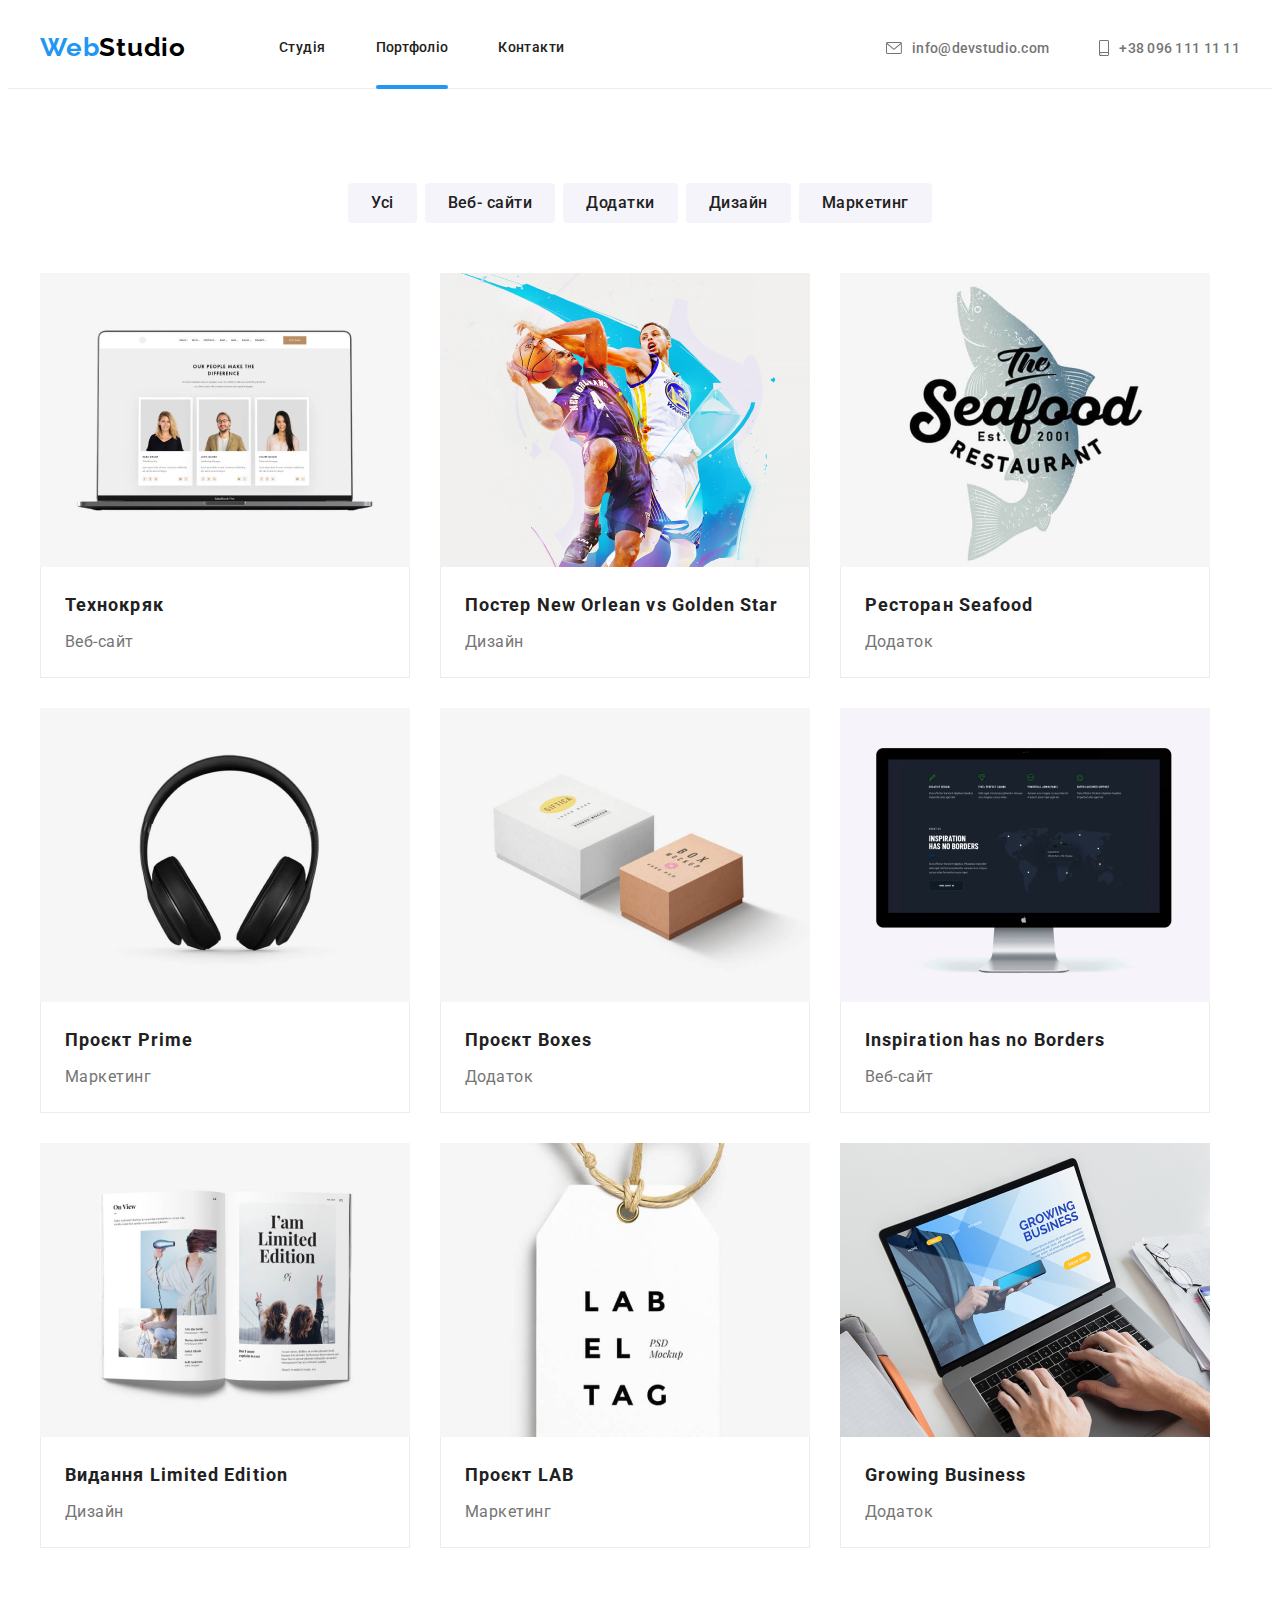
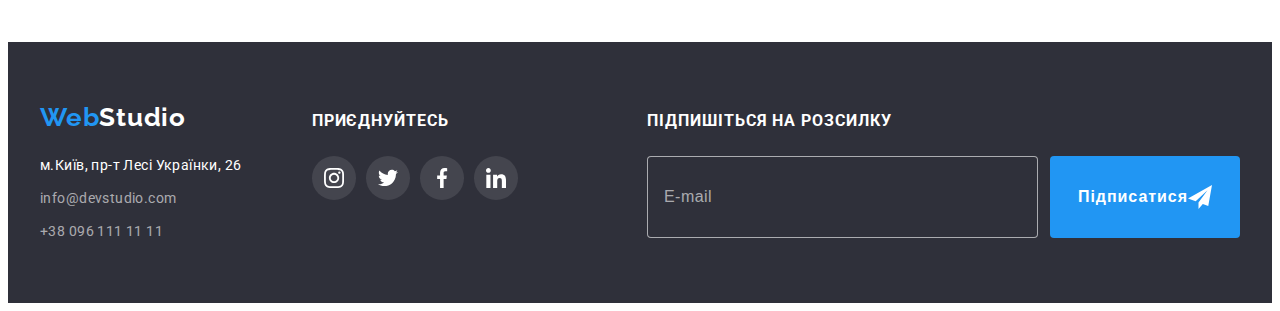
==== portfolio.html @ e8930f2f "summary required" ====
<!DOCTYPE html>
<html lang="en">
  <head>
    <meta charset="UTF-8" />
    <meta http-equiv="X-UA-Compatible" content="IE=edge" />
    <meta name="viewport" content="width=device-width, initial-scale=1.0" />
    <title>Second page</title>
<link rel="preconnect" href="https://fonts.googleapis.com">
<link rel="preconnect" href="https://fonts.gstatic.com" crossorigin>
<link href="https://fonts.googleapis.com/css2?family=Montserrat:wght@400;700&family=Raleway:wght@700&family=Roboto:wght@400;500;700;900&display=swap" rel="stylesheet">
 
<!-- normalize -->
<link rel="stylesheet" href="https://cdnjs.cloudflare.com/ajax/libs/modern-normalize/1.1.0/modern-normalize.min.css" integrity="sha512-wpPYUAdjBVSE4KJnH1VR1HeZfpl1ub8YT/NKx4PuQ5NmX2tKuGu6U/JRp5y+Y8XG2tV+wKQpNHVUX03MfMFn9Q==" crossorigin="anonymous" referrerpolicy="no-referrer" />

<link rel="stylesheet" href="./css/styles.css" />
  </head>
  <body>

    <!-- Шапка сторінки -->
    <header class="section-header">
      <div class="container header-box">
        <a class="link-header" href=""><span class="logo">Web</span>Studio</a>

      <!-- Навігація -->
      <nav class="nav">
        <ul class="nav-list">
          <li class="nav-item">
            <a class="link-n" href="index.html">Студія</a>
          </li>
          <li class="nav-item">
            <a class="link-n current" href="portfolio.html">Портфоліо</a>
          </li>
          <li class="nav-item">
            <a class="link-n" href="">Контакти</a></li>
        </ul>
      </nav>
      <ul class="list-contacts">
        <li class="contacts">
          <a class="link-mail" class="mail" href="mailto:info@devstudio.com"
            ><svg class="mail-icon" width="16" height="12">
              <use href="./Images/icons.svg#icon-envelope">                
              </use>
            </svg>info@devstudio.com</a>         
        </li>
         <li class="contacts">
          <a class="link-tel" href="tel:+380961111111"
            ><svg class="tel-icon" width="10" height="16">
              <use href="./Images/icons.svg#icon-smartphone">                
              </use>
            </svg>+38 096 111 11 11</a>
        </li>
      </ul>
    </div>      
    </header>
    
    <main>

        <!-- Секція проєкти -->

        <section class="section section-projects">  
          <div class="container">
            <h2 class="visually-hidden">фільтри</h2>         
            <ul class="buttons">
                <li><button class="c-button" type="button">Усі</button></li>
                <li><button class="c-button" type="button">Веб- сайти</button></li>
                <li><button class="c-button" type="button">Додатки</button></li>
                <li><button class="c-button" type="button">Дизайн</button></li>
                <li><button class="c-button" type="button">Маркетинг</button></li>
            </ul>                  
          
            <ul class="flex-container">
                <li class="flex-element">
                  <a class="flex-link" href="">
                  <div class="project-thumb">
                    <img class="flex-item" src="./Images/imagesbody/images portfolio/img web.jpg" alt="Технокряк" width="370"></img>
                  <div class="overlay-desc">
                    <p class="text">Ресурс пропонує комплексні пропозиції з різним рівнем функціоналу та сервісів. Все це дозволить відвідувачу отримати вичерпні відомості про компанію чи приватну особу.</p>
                  </div>
                  </div>  
                <div class="description">
                  <h3 class="pr-title">Технокряк</h3>
            <p class="subtext">Веб-сайт</p>
                </div>
                 </a>
                </li>

                <li class="flex-element">
                  <a class="flex-link" href="">
                 <div class="project-thumb">
                  <img class="flex-item" src="./Images/imagesbody/images portfolio/img design.jpg" alt="Постер" width="370"></img>
                  <div class="overlay-desc">
                    <p class="text">
                     Ресурс пропонує комплексні пропозиції з різним рівнем функціоналу та сервісів. Все це дозволить відвідувачу отримати вичерпні відомості про компанію чи приватну особу. 
                    </p>
                  </div>
                </div>                   
                <div class="description">
                  <h3 class="pr-title">Постер New Orlean vs Golden Star</h3>
            <p class="subtext">Дизайн</p>
                </div> 
                 </a>
                  </li>

                <li class="flex-element">
                  <a class="flex-link" href="">
                 <div class="project-thumb">
                  <img class="flex-item" src="./Images/imagesbody/images portfolio/img addition.jpg" alt="Ресторан Seafood" width="370"></img>
                <div class="overlay-desc">
                  <p class="text">
                     Ресурс пропонує комплексні пропозиції з різним рівнем функціоналу та сервісів. Все це дозволить відвідувачу отримати вичерпні відомості про компанію чи приватну особу. 
                    </p> 
                </div>
                </div>                   
                <div class="description">
                  <h3 class="pr-title">Ресторан Seafood</h3>
            <p class="subtext">Додаток</p>
          </div>  
          </a>        
                </li>

                <li class="flex-element">
                  <a class="flex-link" href="">
                <div class="project-thumb"><img class="flex-item" src="./Images/imagesbody/images portfolio/img progect prime.jpg" alt="Проєкт Prime" width="370"></img>
                <div class="overlay-desc">
                 <p class="text">
                     Ресурс пропонує комплексні пропозиції з різним рівнем функціоналу та сервісів. Все це дозволить відвідувачу отримати вичерпні відомості про компанію чи приватну особу. 
                    </p>  
                </div>
                </div>                    
                <div class="description">
                  <h3 class="pr-title">Проєкт Prime</h3>
            <p class="subtext">Маркетинг</p>
          </div> 
            </a>
                  </li>

                <li class="flex-element">
                  <a class="flex-link" href="">
                 <div class="project-thumb"><img class="flex-item" src="./Images/imagesbody/images portfolio/img progect boxes.jpg" alt="Проєкт Boxes" width="370"></img>
                <div class="overlay-desc">
                 <p class="text">
                     Ресурс пропонує комплексні пропозиції з різним рівнем функціоналу та сервісів. Все це дозволить відвідувачу отримати вичерпні відомості про компанію чи приватну особу. 
                    </p>   
                </div>
                </div>     
                <div class="description">
                  <h3 class="pr-title">Проєкт Boxes</h3>
            <p class="subtext">Додаток</p>
          </div> 
              </a>
                  </li>

                <li class="flex-element">
                  <a class="flex-link" href="">
                 <div class="project-thumb"><img class="flex-item" src="./Images/imagesbody/images portfolio/img web2.jpg" alt="монітор" width="370"></img>
                <div class="overlay-desc">
                 <p class="text">
                     Ресурс пропонує комплексні пропозиції з різним рівнем функціоналу та сервісів. Все це дозволить відвідувачу отримати вичерпні відомості про компанію чи приватну особу. 
                    </p>    
                </div>
                </div> 
                  
                <div class="description">
                  <h3 class="pr-title">Inspiration has no Borders</h3>
            <p class="subtext">Веб-сайт</p>
          </div>
              </a>
                  </li>

                <li class="flex-element">
                  <a class="flex-link" href="">
                  <div class="project-thumb">
                    <img class="flex-item" src="./Images/imagesbody/images portfolio/img design edition.jpg" alt="журнал" width="370"></img>
                  <div class="overlay-desc">
                   <p class="text">
                     Ресурс пропонує комплексні пропозиції з різним рівнем функціоналу та сервісів. Все це дозволить відвідувачу отримати вичерпні відомості про компанію чи приватну особу. 
                    </p>     
                  </div>
                  </div>  
                  
                <div class="description">
                  <h3 class="pr-title">Видання Limited Edition</h3>
            <p class="subtext">Дизайн</p>
          </div>
             </a>
                 </li>

                <li class="flex-element">
                  <a class="flex-link" href="">
                 <div class="project-thumb"><img class="flex-item" src="./Images/imagesbody/images portfolio/img progect lab.jpg" alt="Етикетка" width="370"></img>
                <div class="overlay-desc">
                 <p class="text">
                     Ресурс пропонує комплексні пропозиції з різним рівнем функціоналу та сервісів. Все це дозволить відвідувачу отримати вичерпні відомості про компанію чи приватну особу. 
                    </p>     
                </div>
                </div> 
                  
                <div class="description">
                  <h3 class="pr-title">Проєкт LAB</h3>
            <p class="subtext">Маркетинг</p>
          </div>
            </a>
                  </li>

                <li class="flex-element">
                  <a class="flex-link" href="">
                <div class="project-thumb"><img class="flex-item" src="./Images/imagesbody/images portfolio/img growing business.jpg" alt="лептоп" width="370"></img>
                <div class="overlay-desc">
                 <p class="text">
                     Ресурс пропонує комплексні пропозиції з різним рівнем функціоналу та сервісів. Все це дозволить відвідувачу отримати вичерпні відомості про компанію чи приватну особу. 
                    </p>      
                </div>
                </div>  
                  
                <div class="description">
                  <h3 class="pr-title">Growing Business</h3>
            <p class="subtext">Додаток</p>
          </div>
         </a>
                  </li>
            </ul>
          </div>            
        </section>

    </main>

<!--Підвал-->
    <footer class="section-footer">
      <div class="container flex-container-f">
            <div class="footer-contacts">
                <a class="footer-link" href="">
                    <span class="logo">Web</span><span class="tail">Studio</span></a>
                <address>
                    <ul class="footer-list">
                        <li class="link-footer-address"><a class="link-footer-address"
                                href="https://www.google.com/maps/place/%D0%B1%D1%83%D0%BB.+%D0%9B%D0%B5%D1%81%D0%B8+%D0%A3%D0%BA%D1%80%D0%B0%D0%B8%D0%BD%D0%BA%D0%B8,+26,+%D0%9A%D0%B8%D0%B5%D0%B2,+02000/@50.4265807,30.5383858,17z/data=!3m1!4b1!4m5!3m4!1s0x40d4cf0e033ecbe9:0x57a4dffefec77da0!8m2!3d50.4265807!4d30.5383858">м.Київ,
                                пр-т Лесі Українки, 26</a></li>
                        <li class="link-footer-item">
                            <a class="link-footer-item" href="mailto:info@devstudio.com">info@devstudio.com</a>
                        </li>
                        <li class="link-footer-item">
                            <a class="link-footer-item" href="tel:+380961111111">+38 096 111 11 11</a>
                        </li>
                    </ul>
                </address>
            </div>
      
    <div class="social">
      <p class="social-title">Приєднуйтесь</p>
      <ul class="social-list">
        <li class="social-item">
          <a class="social-link-f" href="">
            <svg class="footer-icon" width="20" height="20">
              <use href="./Images/icons.svg#icon-instagram">                
              </use> 
            </svg>
          </a>
        </li>
        <li class="social-item">
        <a class="social-link-f" href="">
            <svg class="footer-icon" width="20" height="20">
              <use href="./Images/icons.svg#icon-twitter">                
              </use> 
            </svg>
          </a>  
        </li>
        <li class="social-item">
          <a class="social-link-f" href="">
            <svg class="footer-icon" width="20" height="20">
              <use href="./Images/icons.svg#icon-facebook">                
              </use> 
            </svg>
          </a>
        </li>
        <li class="social-item">
          <a class="social-link-f" href="">
            <svg class="footer-icon" width="20" height="20">
              <use href="./Images/icons.svg#icon-linkedin">                
              </use> 
            </svg>
          </a>
        </li>
      </ul>
    </div>

    <!-- Форма підписки -->

    <div class="flex-container-subscribe">
      <strong class="mailing">Підпишіться на розсилку</strong>
    <form class="subscribe-form">
      
      
      <label class="s-label">  
      <input class="subscribe-field" type="text" placeholder="E-mail"></label>
            
      <button class="footer-btn" type="submit">
     Підписатися
        <svg class="icon-subscribe" width="24", height="24">
          <use href="./Images/icons.svg#icon-icon-send"></use></svg>
          </button>                
      </form>
    </div>
    </div>    
    </footer>

  </body>
</html>
---- css/styles.css ----
:root {
   /* Текстові кольори */
--main-txt-color: #757575;
--header-color: #212121;
--accent-color: #2196F3;
--txt-color: #FFFFFF;
--add-color: rgba(255, 255, 255, 0.6);

/* Фонові кольри */
--main-bg-color: #FFFFFF;
--section-bg-color: #2F303A;
--add-bg-color: #F5F4FA;

/* Інше */
--animation: 250ms cubic-bezier(0.4, 0, 0.2, 1);

}


/* Стилі для index.html */
body {
    color: var(--main-txt-color);
    background-color: var(--main-bg-color);
    font-family: 'Roboto';
        font-size: 14px;
        line-height: calc(24/14);    
        letter-spacing: 0.03em;
}

.section {
    padding-top: 94px;
    padding-bottom: 94px;
}

.container {
    width: 1200px;
    margin-right: auto;
    margin-left: auto;
    padding-right: 15px;
    padding-left: 15px;

}

/* Шапка */
.section-header {
border-bottom: 1px solid #ECECEC;

} 
    
    
    

.header-box {
    display: flex;
    width: 1200px;
        padding-right: 15px;
        padding-left: 15px;
        align-items: center;


}



.link-header {
    color: black;
    text-decoration: none;
    font-family: 'Raleway';
        font-weight: 700;
        font-size: 26px;
        line-height: calc(31/26);  
        letter-spacing: 0.03em;
        margin-right: 93px;
            padding-top: 24px;
            padding-bottom: 25px;
}
.logo {
    color: var(--accent-color);
    margin-top: 0;
        margin-bottom: 0;
    
}

.list {

    margin: 0;

}

ul {
    list-style: none;
    margin-top: 0;
    margin-bottom: 0;
    padding: 0;
}

img {
    display: block;
    max-width: 100%;
    height: auto;
}

/* Навігація */

.nav {
    margin-right: auto;


}

.nav-list {
    display: flex;
    gap: 50px;
     padding: 0; 
    align-items: center;
    
    

}

.nav-item {
    position: relative;
    display: block;
 
   
}
.nav .link-n {
    display: block;
    color: var(--header-color);
    font-weight: 500;
    line-height: 1.14;
    display: block;
    align-items: baseline;
    padding: 0;
     text-decoration: none;
     padding: 32px 0; 

    transition: color 250ms cubic-bezier(0.4, 0, 0.2, 1);
    


}

 .link-n:hover,
 .link-n:focus {
    color: var(--accent-color);
}

.list-contacts {
    display: flex;    
    align-items: center;    
    gap: 50px;  
}


.link-mail {
    color: var(--main-txt-color);
    text-decoration: none;
    font-weight: 500;
    line-height: calc(16/14);
    letter-spacing: 0.02em;
    padding: 32px 0;
    display: flex;
    align-items: center;
    transition: color 250ms cubic-bezier(0.4, 0, 0.2, 1);
}



.link-tel {
    color: var(--main-txt-color);
    font-weight: 500;
        line-height: calc(16/14);
        letter-spacing: 0.02em;
        text-decoration: none;
        padding: 32px 0;
        display: flex;
        text-align:center;
        transition: color 250ms cubic-bezier(0.4, 0, 0.2, 1);
        
        
}

.link-mail:hover,
.link-mail:focus,
.link-tel:hover,
.link-tel:focus {
    color: var(--accent-color);

}
.current {
    color: var(--accent-color);
    text-decoration: none;
    font-weight: 500;
    font-size: 14px;
    line-height: calc(16/14);
    letter-spacing: 0.02em;
    
}

  
 .current::after {
    content: ""; 
    position: absolute;
     width: 100%;
    height: 4px; 
    left: 0;
     border-radius: 2px; 
     border: transparent;
     background-color: var(--accent-color);    
    bottom: -1px; 
      display: block;  
}  
.mail-icon {
    fill: currentColor;
    margin-right: 10px;

}
.tel-icon {
    fill: currentColor;
    margin-right: 10px;
}

/* Hero */
.section-hero {
    max-width: 1600px;
    height: 600px;
    margin-left: auto;
    margin-right: auto;
    margin-top: 0;
    margin-bottom: 0;
    padding-top: 200px;
    padding-bottom: 200px;
    background-image: linear-gradient(to right, rgba(47, 48, 58, 0.4),
            rgba(47, 48, 58, 0.4)), url(../Images/imagesbody/img-hero.jpg);
    background-repeat: no-repeat;
    background-size: cover;
    background-position: center;
}

.hero-title {
    margin-top: 0;
    margin-bottom: 30px;
        font-weight: 900;
        font-size: 44px;
        line-height: calc(60/44);
        letter-spacing: 0.06em;
        text-transform: uppercase;
        color: var(--txt-color);
        margin-right: auto;
            margin-left: auto;
            width: 696px;
            text-align: center;
            padding: 0;
            

}

.section-hero, 
.section-footer {
    background-color: var(--section-bg-color);
    color: var(--txt-color);
}

.button {
    background-color: var(--accent-color);
    color: var(--txt-color);
    font-family: inherit;
        font-weight: 700;
        font-size: 16px;
        line-height: calc(30/16);   
        letter-spacing: 0.06em;
        cursor: pointer;
        border-radius: 4px;
        padding: 10px 32px;
        text-align: center;
        border: 1px solid transparent;
        display: block;
        margin-right: auto;
        margin-left: auto;
       
}


/* Feature */


.feature-list {
    padding: 0;
    margin: 0;
    display: flex;
    gap: 30px;
}



.feature-item :not(:nth-last-child) {
    margin-right: 30px;
}

.feature-btn {
    display: flex;
    align-items: center;
    justify-content: center;
    width: 270px;
        height: 120px;
         border: transparent; 
        border-radius: 4px;
        background-color: var(--add-bg-color);
        margin-bottom: 30px;
        
    
    
}

.features {
        font-weight: 700;
        font-size: 14px;
        line-height: calc(16/14);
        letter-spacing: 0.03em;
        text-transform: uppercase;
        color: var(--header-color);
        margin-top: 0;
        margin-bottom: 10px;
        padding: 0;
}

.title {
        font-weight: 700;
        font-size: 36px;
        line-height: calc(42/36);
        letter-spacing: 0.03em;
        color: var(--header-color);
            text-align: center;
            padding: 0;
            margin-top: 0;
                margin-bottom: 50px;

}

.subtitle {
    font-size: 14px;
    line-height: calc(24/14);
    letter-spacing: 0.03em;
    margin-top: 0;
    margin-bottom: 0;

}

/* Чим ми займаємося */

.section-work {

    padding-top: 0;
    padding-bottom: 94px;
     


}

.work-list {
    display: flex;
    gap: 30px;
    padding: 0;        
        
}

.work-item {
    position: relative;
} 
 
  .card-thumb {  
    position: absolute;
    width: 370px;
    height: 70px;
    background-color: rgba(47, 48, 58, 0.8);
    display: flex;
    align-items: center;
    justify-content: center;
    bottom: 0;
    left: 0;
    
} 

.work-image {
    position: relative;
}

.card-title {
   
        padding: 0;
        font-weight: 700;
        font-size: 14px;
        line-height: calc(16/14);
        letter-spacing: 0.03em;
        text-transform: uppercase;
        color: var(--txt-color);
       
        
} 

.card-title :nth-child(3n) {
    padding: 27px 94px;
}



/* Наша команда */
.section-about {
    background-color: var(--add-bg-color);
    margin-top: 0;
    margin-bottom: 0;
} 

.container-team {
    justify-content: space-evenly;
    
}

.team-list {
    display: flex;
    gap: 30px;
    padding: 0;
}

.team-item {
    background-color: var(--main-bg-color);
    box-shadow: 0px 1px 1px
    rgba(0, 0, 0, 0.12),
    0px 4px 4px
    rgba(0, 0, 0, 0.06),
    1px 4px 6px 
    rgba(0, 0, 0, 0.16);
  
}

.social-list {
    display: flex;
    align-items: center;
    justify-content: center;
    gap: 10px;
    
}



.social-item {
    display: inline-block;
    margin: 0;
    
    
}

.social-link {
    display: flex;
    align-items: center;
        justify-content: center;
    fill: #AFB1B8;
     width: 44px;
     height: 44px; 
    border-radius: 50%;   
     gap: 10px; 
     transition: background-color 250ms cubic-bezier(0.4, 0, 0.2, 1),
     fill 250ms cubic-bezier(0.4, 0, 0.2, 1);
    
     
    

}

.social-link:hover,
.social-link:focus {
    fill: var(--txt-color);
    background-color: var(--accent-color);

    
}



.team {
        font-weight: 500;
        font-size: 16px;
        line-height: calc(19/16);
        letter-spacing: 0.03em;
        color: var(--header-color);
        margin: 0;
        margin-bottom: 10px;
        
}



.team-text {
   
text-align: center;
 padding-top: 30px;
 padding-bottom: 30px;  

}

.team-subtitle {
    font-size: 16px;
    line-height: calc(19/16);
    letter-spacing: 0.03em;
    margin-top: 0;
         margin-bottom: 16; 
         
}



.link {
    text-decoration: none;
}


/* Постійні клієнти */

.section-clients {
   
    justify-content: center;
}

.client-title {
    
    font-weight: 700;
        font-size: 36px;
        line-height: calc(42/36);
        letter-spacing: 0.03em;
        color: var(--header-color);
        text-align: center;
        padding: 0;
        margin: 0;
        margin-bottom: 50px;
}

.client-list {
  display: flex;
  gap: 30px;
  margin-left: auto;
  margin-right: auto;
}

.client-link {
    display: flex;
    align-items: center;
    justify-content: center;
   fill: #AFB1B8;
    width: 170px;
    height: 92px;
    border: 1px solid #afb1b8;
    transition: border-color 250ms cubic-bezier(0.4, 0, 0.2, 1), 
    fill 250ms cubic-bezier(0.4, 0, 0.2, 1);
    
}

 .client-link:hover,
.client-link:focus {
    fill: var(--accent-color);
    border: 1px solid var(--accent-color);;
} 





/* Підвал */
.section-footer {
    margin-top: 0;
        margin-bottom: 0;
        padding-top: 60px;
            padding-bottom: 60px;
}

.flex-container-f {
    display: flex;
    align-items: baseline;
        
    
}



.footer-list {
    
    margin-left: 0;
    padding: 0;
}


.footer-link {
    font-family: 'Raleway';
        font-weight: 700;
        font-size: 26px;
        line-height: calc(31/26);       
        letter-spacing: 0.03em;
        color: var(--txt-color);
        text-decoration: none;
        margin-top: 20px;

        transition: color 250ms cubic-bezier(0.4, 0, 0.2, 1);
           
}

address {
    font-style: normal;
    margin-top: 20px;

}

.paragraph {
    padding: 0;
    margin: 0;
    margin-bottom: 9px;
}



.link-footer:hover,
.link-footer:focus {
    color: var(--accent-color);
    text-decoration: none;
}



.link-footer {
    display: block;
    color: var(--add-color);
    text-decoration: none;
    font-size: 14px;
    line-height: calc(24/14);

    transition: color 500ms cubic-bezier(0.4, 0, 0.2, 1);

}
.link-footer-address {
    text-decoration: none;
    color: var(--txt-color);
    margin-bottom: 9px;
    transition: color 500ms cubic-bezier(0.4, 0, 0.2, 1);

}
.link-footer-address:hover,
.link-footer-address:focus {
    color: var(--accent-color);
    text-decoration: none;
}

 .link-footer-item {
    color: var(--add-color);
    text-decoration: none;
    font-size: 14px;
    line-height: calc(24/14);
    margin-bottom: 9px;
    transition: color 500ms cubic-bezier(0.4, 0, 0.2, 1);
}

.link-footer-item:hover,
.link-footer-item:focus {
    color: var(--accent-color);
    text-decoration: none;
}

.link-footer-item:last-child {
    margin-bottom: 0px;
}

.social {
    margin-left: 70px;
    
}

.social-title {
    font-weight: 700;
        font-size: 16px;
        line-height: calc(30/16);
        letter-spacing: 0.06em;
    text-transform: uppercase;
    margin: 0;
    margin-bottom: 20px;
}
  
.social-link-f {
    display: flex;
    align-items: center;
    justify-content: center;
    width: 44px;
    height: 44px;
    background-color: rgba(255, 255, 255, 0.1);
    border-radius: 50%;
    display: flex;
    fill: var(--txt-color);
    transition: background-color 250ms cubic-bezier(0.4, 0, 0.2, 1);    
     
}


.social-link-f:hover,
.social-link-f:focus {
    background-color: var(--accent-color);


}

/* Форма підписки */



.flex-container-subscribe {
      

    margin-left: auto; 
}

.subscribe-form {
    display: flex;
}

.mailing {
 display: block;
    margin: 0;
    margin-bottom: 20px;
    font-weight: 700;
    font-size: 16px;
    line-height: calc(30/16);
    letter-spacing: 00.06em;
    text-transform: uppercase;
}
    
    
    

.subscribe-field {
    
    display: block;
    width: 358px;
    height: 50px;
    padding: 15px;
    padding-left: 16px;

    font-weight: 400;
        font-size: 16px;
        line-height: calc(20/16);
        letter-spacing: 0.03em;
    background-color: var(--section-bg-color);
    border: 1px solid rgba(255, 255, 255, 0.6);
    border-radius: 4px;
    color: rgba(255, 255, 255, 0.6);

    transition: border-color 250ms cubic-bezier(0.4, 0, 0.2, 1);
} 

.subscribe-field::placeholder  {
    
    top: 15px;
    left:16px;

    font-weight: 400;
    font-size: 16px;
    line-height: calc(20/16);
    letter-spacing: 0.03em;
    color: rgba(255, 255, 255, 0.6);
}

.subscribe-field:hover,
.subscribe-field:focus {
    border-color: white;
}

.footer-btn {
    
   display: flex;
   align-items: center;
    margin: 0;
   
    margin-left: 12px; 
     padding-top: 10px; 
    padding-bottom: 10px;
    padding-left: 28px;
    padding-right: 28px;
    cursor: pointer;

    
        
        font-weight: 700;
        font-size: 16px;
        line-height: calc(30/16);
        letter-spacing: 0.06em;
    
    background-color: var(--accent-color);
    color: var(--txt-color);
    border: none;
    border-radius: 4px;

justify-content: center;
    transition: border-color 250ms cubic-bezier(0.4, 0, 0.2, 1) 200ms;
 
}

.footer-btn:hover,
.footer-btn:focus {
    border-color: white;
}




.icon-subscribe {
   
    padding: 0;   
    
    fill: var(--txt-color)
    
}







/* Модальне вікно */
 
.backdrop.is-hidden {
    visibility: hidden;
    opacity: 0;
    pointer-events: none;
}

.backdrop {
    position: fixed;
    top: 0;
    left: 0;
    width: 100%;
    height: 100%;
    background-color: rgba(0, 0, 0, 0.5);
    opacity: 1;
    visibility: visible;
    transition: opacity 250ms cubic-bezier(0.4, 0, 0.2, 1),
        visibility 250ms cubic-bezier(0.4, 0, 0.2, 1);
}

.modal {
    position: absolute;
    width: 528px;
    height: 581px;
    top: 50%;
    left: 50%;
    padding: 40px 39px 41px;
    transform: translate(-50%, -50%);
    background-color: #FFFFFF;
    border-radius: 4px;
    box-shadow: 1px 0px 2px rgba(0, 0, 0, 0.2),
        1px 0px 1px rgba(0, 0, 0, 0.14),
        3px 0px 1px rgba(0, 0, 0, 0.12);
}



.modal-btn {
    position: absolute;
     width: 30px;
    height: 30px;
    border-radius: 50%; 
    top: 8px;
    right: 8px;
    cursor: pointer;
    fill: var(--header-color);
     background-color: var(--main-bg-color); 
    border: 1px solid rgba(0, 0, 0, 0.1);

    transition: border-color 250ms cubic-bezier(0.4, 0, 0.2, 1) 250ms,
    color 250ms cubic-bezier(0.4, 0, 0.2, 1) 250ms;
}

.modal-btn:hover,
.modal-btn:focus {
    fill: var(--accent-color);
    border-color: var(--accent-color);
}

/* Форма модалки */

.form-title {
    display: block;
    text-align: center;
font-weight: 700;
font-size: 20px;
line-height: 23.44px;
letter-spacing: 0.03em;
margin: 0;
margin-bottom: 12px;

color: var(--header-color);
}

.form-group {
    margin: 0 auto;
    padding: 0;
   display: block;  

}

.label {
    display: block;
    align-items: center;
    justify-content: center;
    font-weight: 400;
    font-size: 12px;
    line-height: 14px;
    letter-spacing: 0.01em;
    margin: 0;
    margin-bottom: 4px;

    color: rgba(117, 117, 117, 1);
}

.f-group {
    position: relative;
    margin-bottom: 12px;
   
}

.field {

    width: 100%;
    height: 40px;
    border: 1px solid rgba(33, 33, 33, 0.2);
    border-radius: 4px;
    
    padding-left: 42px;
    margin: 0; 
        


    transition: border-color 250ms cubic-bezier(0.4, 0, 0.2, 1) 250ms;

}

.field:hover,
.field:focus {

    border-color: var(--accent-color);
}

.field:focus-within + .f-icon {
    fill: var(--accent-color);
    stroke: var(--accent-color);
}

.f-icon {
   position: absolute; 
    width: 15px;
        height: 15px;
   top: 14px;
   left: 15px;
   
   


transition: background-color 250ms cubic-bezier(0.4, 0, 0.2, 1) 250ms;    
    
} 

.f-icon:hover {
    fill: var(--accent-color);
}




.t-label {
    margin: 0;
    margin-bottom: 4px;
    padding: 0;
    font-weight: 400;
        font-size: 12px;
        line-height: 14.06px;
        letter-spacing: 0.01em;
        color: rgba(117, 117, 117, 1);
}

.comment {
    width: 100%;
    height: 120px;
    resize: none;
    padding: 12px 16px;
    margin-bottom: -12px;
    border: 1.5px solid rgba(33, 33, 33, 0.2);
    border-radius: 4px;
    border-color: rgba(33, 33, 33, 0.2);
    color: rgba(117, 117, 117, 0.5);

    transition: border-color 250ms cubic-bezier(0.4, 0, 0.2, 1) 250ms;
}

.comment::placeholder {
    font-weight: 400;
    font-size: 12px;
    line-height: 14.06px;
    letter-spacing: 0.01em;
    color: rgba(117, 117, 117, 0.5);
}

.comment:hover,
.comment:focus {
    border-color: var(--accent-color);
}



/* Checkbox */

.check-input {
     position: absolute;
        width: 1px;
        height: 1px;
        margin: -1px;
        border: 0;
        padding: 0;
        white-space: nowrap;
        clip-path: inset(100%);
        clip: rect(0 0 0 0);
        overflow: hidden;  
}

.check-input:checked + .icon-check {
    border-color: var(--accent-color);
    background-color: var(--accent-color);
    background-image: url('../Images/checked.svg');

    
}

.check-input:unchecked + .icon-check {
    border-color: transparent;
    background-color: transparent;
    background-image: url('../Images/unchecked.svg');

    
}

.check-label {
    display: flex;
    margin-top: 20px;
}


.icon-check {
     display: inline-flex;
    width: 16px;
        height: 15px;
    margin-left: 10px;
    margin-bottom: -12px;
   background-image: url('../Images/unchecked.svg');
        
    
}





.check-text {
    
    margin: 0;
    
    margin-left: 9px;
    display: flex;
    user-select: none;
}



.form-link {
    display: block;
    margin-left: 4px;
    font-weight: 400;
    font-size: 14px;
    line-height: calc(24/14);
    letter-spacing: 0.03em;

    color: rgba(117, 117, 117, 1);

    transition: color 250ms cubic-bezier(0.4, 0, 0.2, 1) 250ms;
}

.form-link:hover,
.form-link:focus {
    color: rgba(33, 150, 243, 1)
}

.btn-form {
    display: block;
    padding-top: 10px;
    padding-right: 52px; 
    padding-bottom: 10px;
    padding-left: 52px;
    margin-right: auto;
    margin-top: 22px;
    margin-left: auto;
    background-color: var(--accent-color);
        color: var(--txt-color);
        cursor: pointer;
        border: none;
        border-radius: 4px;

        transition: box-shadow 250ms cubic-bezier(0.4, 0, 0.2, 1) 250ms;
}

.btn-form:hover,
.btn-form:focus {
    box-shadow: 0px 1px 1px rgba(0, 0, 0, 0.12),
        0px 4px 4px rgba(0, 0, 0, 0.06),
        1px 4px 6px rgba(0, 0, 0, 0.16);;
}

.btn-t {
    font-weight: 700;
    font-size: 16px;
    line-height: calc(30/16);
    letter-spacing: 0.06em;
}










/* Стилі для portfolio.html */
 .visually-hidden {
    position: absolute;
    width: 1px;
    height: 1px;
    margin: -1px;
    border: 0;
    padding: 0;
    white-space: nowrap;
    clip-path: inset(100%);
    clip: rect(0 0 0 0);
    overflow: hidden;
} 



.buttons {
    display: flex;
    margin-bottom: 50px;
    justify-content: center;
    padding: 0;    
    gap: 8px;
    

}
.buttons .c-buttons:last-child {
    margin-right: 0px;
}

.c-button {

    background-color: var(--add-bg-color);
    color: var(--header-color);
    font-family: inherit;
    font-weight: 500;
    font-size: 16px;
    line-height: calc(26/16);
    letter-spacing: 0.03em;
    cursor: pointer;
    border-radius: 4px;
    padding: 6px 22px;
    text-align: center;
    border: 1px solid transparent;

    transition-property: background-color, color, box-shadow;
        transition-duration: 250ms;
        transition-timing-function: cubic-bezier(0.4, 0, 0.2, 1);

}


.c-button:hover,
.c-button:focus {
    box-shadow: 0px 1px 1px rgba(0, 0, 0, 0.12),
        0px 4px 4px rgba(0, 0, 0, 0.06),
        1px 4px 6px rgba(0, 0, 0, 0.16);

     
}

.c-button:hover,
.c-button:focus {
    background-color: var(--accent-color);
    color: var(--txt-color);
}

.flex-container {
    display: flex;
    flex-wrap: wrap;
    gap: 30px;
    padding-left: 0;  
      
}

.flex-element {
    width: 370px; 

   
       

}

.flex-element:nth-child(3n) {
    margin-right: 0px;
}

.flex-element:nth-last-child(-n+3) {
    margin-bottom: 0;
}

       
        


.flex-link:hover .overlay-desc,
.flex-link:focus .overlay-desc {
    transform: translateY(0);
 

}



.flex-item {
    margin: 0;
    
}




.description {
   
border: 1px solid #ECECEC;
border-top: none;
padding: 20px 24px;

}



.flex-link {
    display: block;
    text-decoration: none;
    color: var(--main-txt-color);

    transition: box-shadow 250ms cubic-bezier(0.4, 0, 0.2, 1);

}

.flex-link:hover, 
.flex-link:focus {
    box-shadow: 0px 1px 1px rgba(0, 0, 0, 0.12),
            0px 4px 4px rgba(0, 0, 0, 0.06),
            1px 4px 6px rgba(0, 0, 0, 0.16);

    
} 

.project-thumb {
    position: relative;
    overflow: hidden;

}

.overlay-desc {
    position: absolute;
    top: 0;
    left: 0;
    background-color: rgba(33, 150, 243, 0.9);
    width: 100%;
    height: 100%;
    padding: 63px 24px;

    transform: translateY(101%);
    transition: transform 250ms cubic-bezier(0.4, 0, 0.2, 1);

    

}



.text {
    font-weight: 400;
    font-size: 18px;
    line-height: calc(28/18);
    letter-spacing: 00.03em;
    color: var(--txt-color);
}

.pr-title {
    color: var(--header-color);
    font-weight: 700;
    font-size: 18px;
    line-height: calc(36/18);
    letter-spacing: 0.06em;
    margin: 0;
    margin-bottom: 4px;
    padding: 0;
}

.subtext {
    font-size: 16px;
    line-height: calc(30/16);
    letter-spacing: 0.03em;
    padding: 0;
    margin: 0;
    
   
}
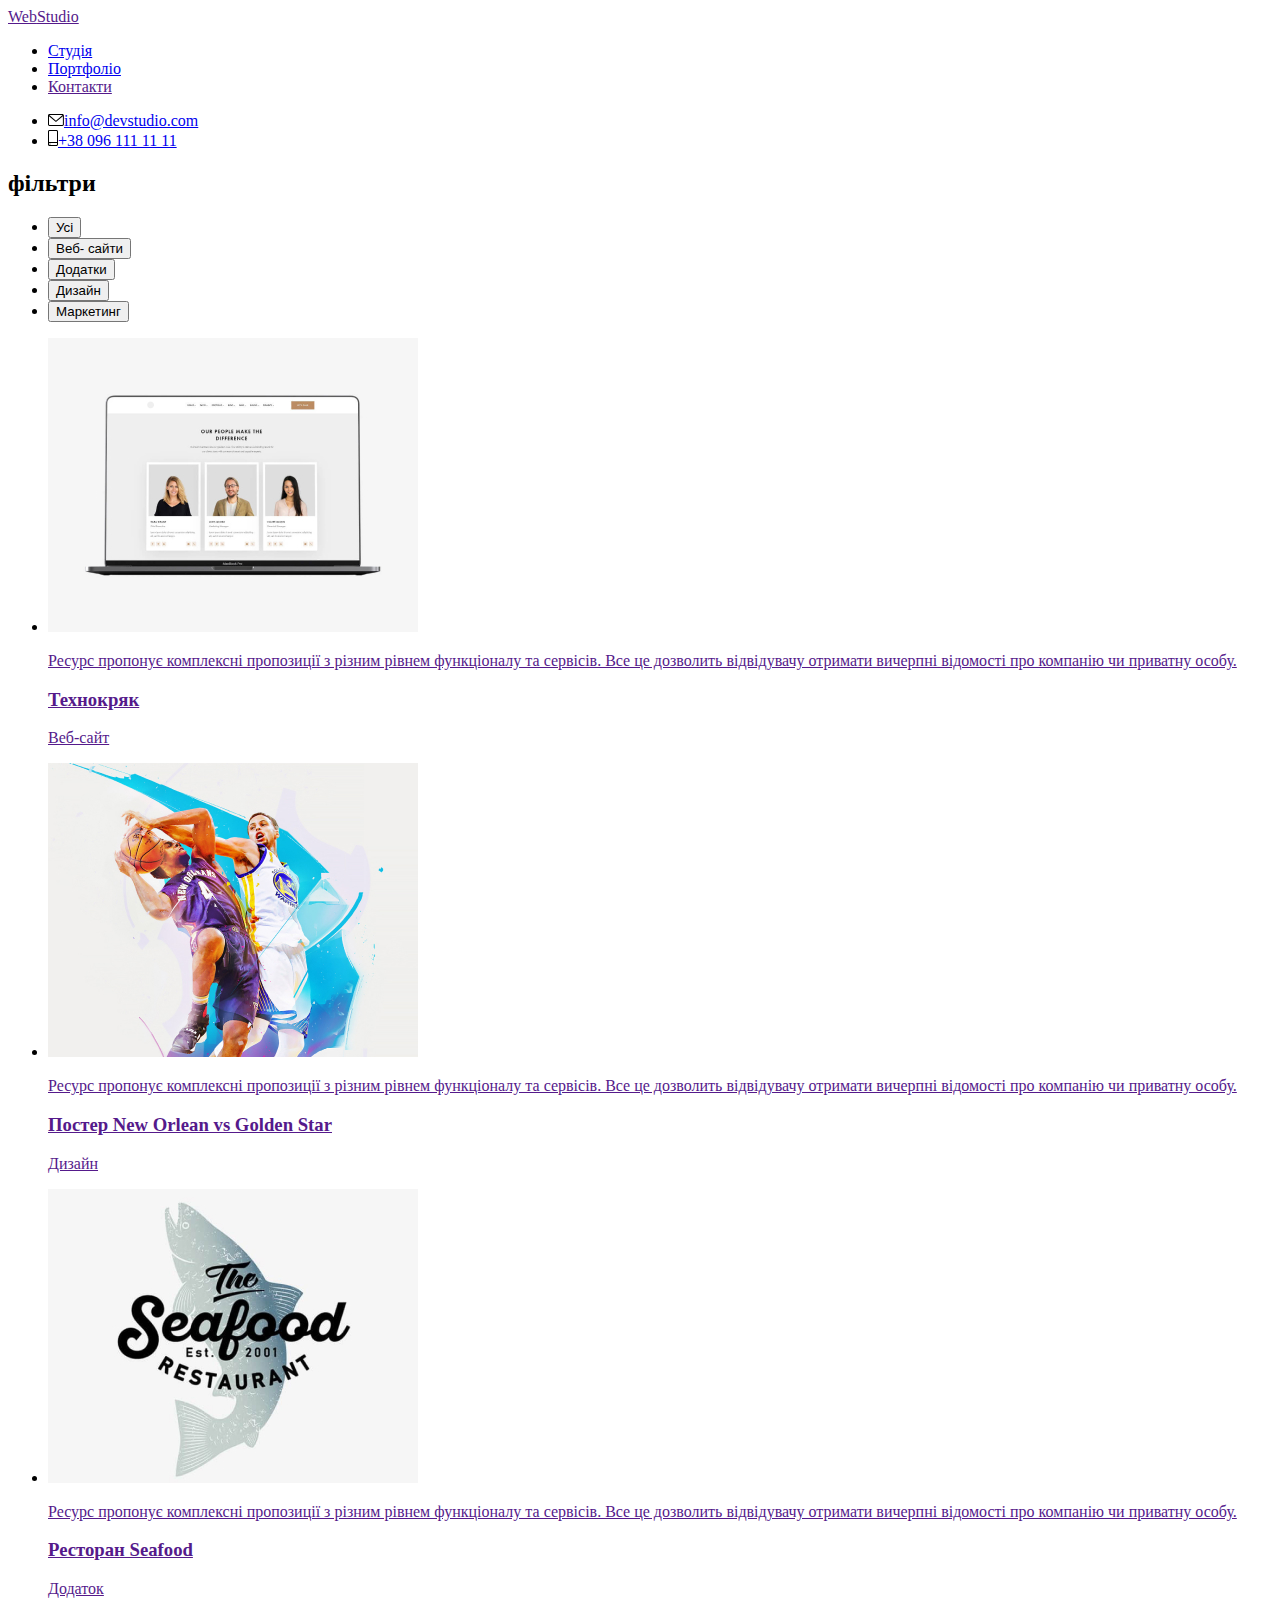
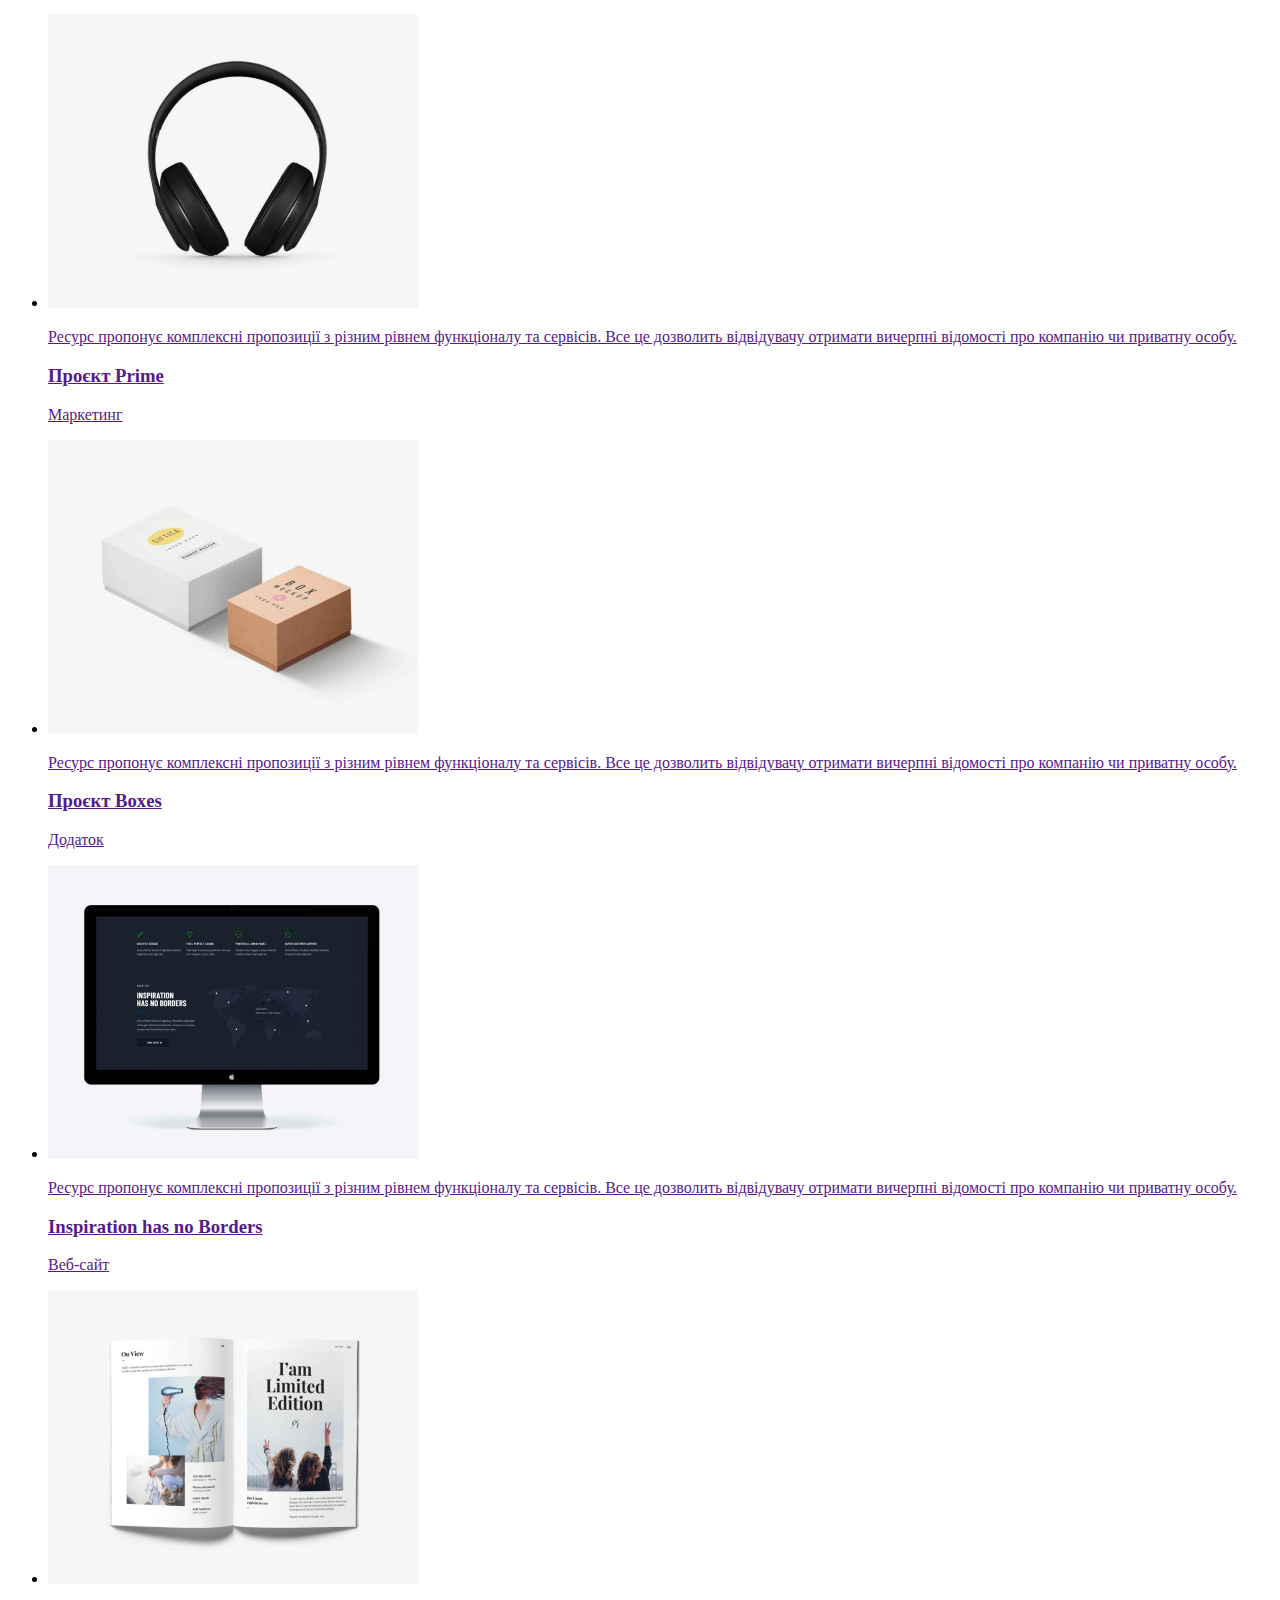
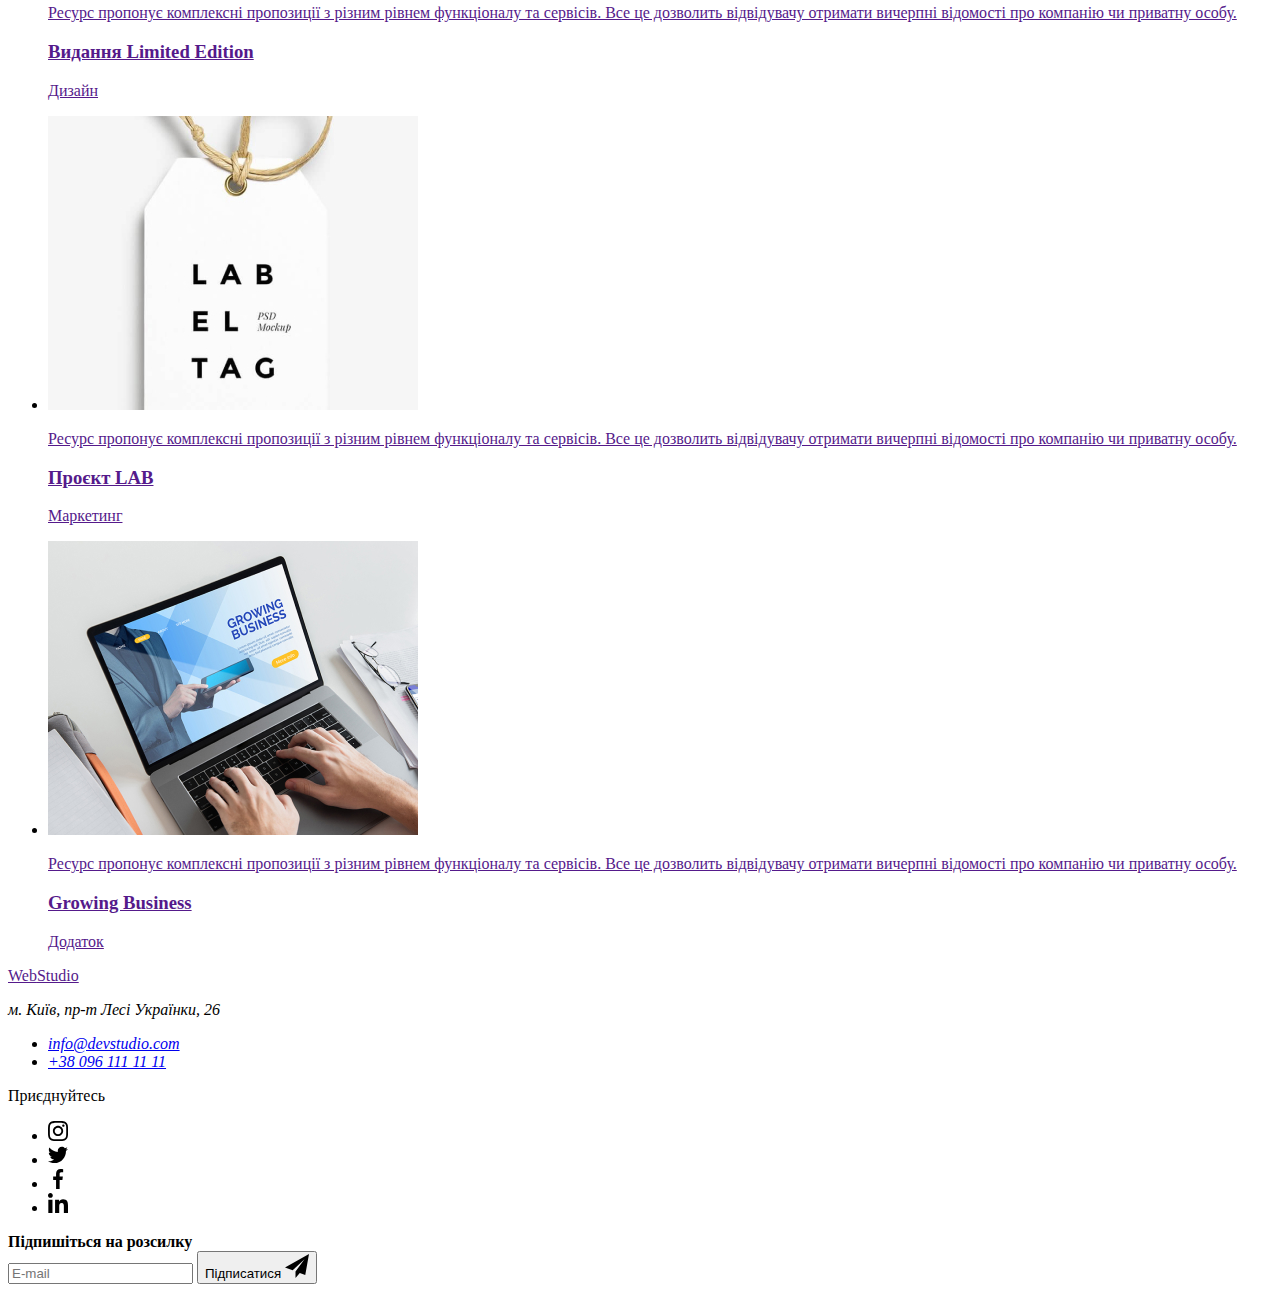
==== commit 122aa3fd: "summary required" ====
--- a/portfolio.html
+++ b/portfolio.html
@@ -1,307 +1,329 @@
 <!DOCTYPE html>
 <html lang="en">
-  <head>
-    <meta charset="UTF-8" />
-    <meta http-equiv="X-UA-Compatible" content="IE=edge" />
-    <meta name="viewport" content="width=device-width, initial-scale=1.0" />
-    <title>Second page</title>
-<link rel="preconnect" href="https://fonts.googleapis.com">
-<link rel="preconnect" href="https://fonts.gstatic.com" crossorigin>
-<link href="https://fonts.googleapis.com/css2?family=Montserrat:wght@400;700&family=Raleway:wght@700&family=Roboto:wght@400;500;700;900&display=swap" rel="stylesheet">
- 
-<!-- normalize -->
-<link rel="stylesheet" href="https://cdnjs.cloudflare.com/ajax/libs/modern-normalize/1.1.0/modern-normalize.min.css" integrity="sha512-wpPYUAdjBVSE4KJnH1VR1HeZfpl1ub8YT/NKx4PuQ5NmX2tKuGu6U/JRp5y+Y8XG2tV+wKQpNHVUX03MfMFn9Q==" crossorigin="anonymous" referrerpolicy="no-referrer" />
-
-<link rel="stylesheet" href="./css/styles.css" />
-  </head>
-  <body>
-
-    <!-- Шапка сторінки -->
-    <header class="section-header">
-      <div class="container header-box">
-        <a class="link-header" href=""><span class="logo">Web</span>Studio</a>
+
+<head>
+  <meta charset="UTF-8" />
+  <meta http-equiv="X-UA-Compatible" content="IE=edge" />
+  <meta name="viewport" content="width=device-width, initial-scale=1.0" />
+  <title>Second page</title>
+  <link rel="preconnect" href="https://fonts.googleapis.com">
+  <link rel="preconnect" href="https://fonts.gstatic.com" crossorigin>
+  <link
+    href="https://fonts.googleapis.com/css2?family=Montserrat:wght@400;700&family=Raleway:wght@700&family=Roboto:wght@400;500;700;900&display=swap"
+    rel="stylesheet">
+
+  <!-- normalize -->
+  <link rel="stylesheet" href="https://cdnjs.cloudflare.com/ajax/libs/modern-normalize/1.1.0/modern-normalize.min.css"
+    integrity="sha512-wpPYUAdjBVSE4KJnH1VR1HeZfpl1ub8YT/NKx4PuQ5NmX2tKuGu6U/JRp5y+Y8XG2tV+wKQpNHVUX03MfMFn9Q=="
+    crossorigin="anonymous" referrerpolicy="no-referrer" />
+
+  <link rel="stylesheet" href="./css/main.min.css">
+
+
+</head>
+
+<body>
+
+  <!-- Шапка сторінки -->
+  <header class="header">
+    <div class="container header-box">
+      <a class=" link link-header" href=""><span class="logo">Web</span>Studio</a>
 
       <!-- Навігація -->
       <nav class="nav">
         <ul class="nav-list">
           <li class="nav-item">
-            <a class="link-n" href="index.html">Студія</a>
+            <a class="link link-n" href="index.html">Студія</a>
           </li>
           <li class="nav-item">
-            <a class="link-n current" href="portfolio.html">Портфоліо</a>
+            <a class="link link-n current" href="portfolio.html">Портфоліо</a>
           </li>
           <li class="nav-item">
-            <a class="link-n" href="">Контакти</a></li>
+            <a class="link link-n" href="">Контакти</a>
+          </li>
         </ul>
       </nav>
       <ul class="list-contacts">
         <li class="contacts">
-          <a class="link-mail" class="mail" href="mailto:info@devstudio.com"
-            ><svg class="mail-icon" width="16" height="12">
-              <use href="./Images/icons.svg#icon-envelope">                
+          <a class="link link-mail" class="mail" href="mailto:info@devstudio.com"><svg class="mail-icon" width="16"
+              height="12">
+              <use href="./Images/icons.svg#icon-envelope">
               </use>
-            </svg>info@devstudio.com</a>         
+            </svg>info@devstudio.com</a>
         </li>
-         <li class="contacts">
-          <a class="link-tel" href="tel:+380961111111"
-            ><svg class="tel-icon" width="10" height="16">
-              <use href="./Images/icons.svg#icon-smartphone">                
+        <li class="contacts">
+          <a class="link link-tel" href="tel:+380961111111"><svg class="tel-icon" width="10" height="16">
+              <use href="./Images/icons.svg#icon-smartphone">
               </use>
             </svg>+38 096 111 11 11</a>
         </li>
       </ul>
-    </div>      
-    </header>
-    
-    <main>
-
-        <!-- Секція проєкти -->
-
-        <section class="section section-projects">  
-          <div class="container">
-            <h2 class="visually-hidden">фільтри</h2>         
-            <ul class="buttons">
-                <li><button class="c-button" type="button">Усі</button></li>
-                <li><button class="c-button" type="button">Веб- сайти</button></li>
-                <li><button class="c-button" type="button">Додатки</button></li>
-                <li><button class="c-button" type="button">Дизайн</button></li>
-                <li><button class="c-button" type="button">Маркетинг</button></li>
-            </ul>                  
-          
-            <ul class="flex-container">
-                <li class="flex-element">
-                  <a class="flex-link" href="">
-                  <div class="project-thumb">
-                    <img class="flex-item" src="./Images/imagesbody/images portfolio/img web.jpg" alt="Технокряк" width="370"></img>
-                  <div class="overlay-desc">
-                    <p class="text">Ресурс пропонує комплексні пропозиції з різним рівнем функціоналу та сервісів. Все це дозволить відвідувачу отримати вичерпні відомості про компанію чи приватну особу.</p>
-                  </div>
-                  </div>  
-                <div class="description">
-                  <h3 class="pr-title">Технокряк</h3>
-            <p class="subtext">Веб-сайт</p>
-                </div>
-                 </a>
-                </li>
-
-                <li class="flex-element">
-                  <a class="flex-link" href="">
-                 <div class="project-thumb">
-                  <img class="flex-item" src="./Images/imagesbody/images portfolio/img design.jpg" alt="Постер" width="370"></img>
-                  <div class="overlay-desc">
-                    <p class="text">
-                     Ресурс пропонує комплексні пропозиції з різним рівнем функціоналу та сервісів. Все це дозволить відвідувачу отримати вичерпні відомості про компанію чи приватну особу. 
-                    </p>
-                  </div>
-                </div>                   
-                <div class="description">
-                  <h3 class="pr-title">Постер New Orlean vs Golden Star</h3>
-            <p class="subtext">Дизайн</p>
-                </div> 
-                 </a>
-                  </li>
-
-                <li class="flex-element">
-                  <a class="flex-link" href="">
-                 <div class="project-thumb">
-                  <img class="flex-item" src="./Images/imagesbody/images portfolio/img addition.jpg" alt="Ресторан Seafood" width="370"></img>
-                <div class="overlay-desc">
-                  <p class="text">
-                     Ресурс пропонує комплексні пропозиції з різним рівнем функціоналу та сервісів. Все це дозволить відвідувачу отримати вичерпні відомості про компанію чи приватну особу. 
-                    </p> 
-                </div>
-                </div>                   
-                <div class="description">
-                  <h3 class="pr-title">Ресторан Seafood</h3>
-            <p class="subtext">Додаток</p>
-          </div>  
-          </a>        
-                </li>
-
-                <li class="flex-element">
-                  <a class="flex-link" href="">
-                <div class="project-thumb"><img class="flex-item" src="./Images/imagesbody/images portfolio/img progect prime.jpg" alt="Проєкт Prime" width="370"></img>
-                <div class="overlay-desc">
-                 <p class="text">
-                     Ресурс пропонує комплексні пропозиції з різним рівнем функціоналу та сервісів. Все це дозволить відвідувачу отримати вичерпні відомості про компанію чи приватну особу. 
-                    </p>  
-                </div>
-                </div>                    
-                <div class="description">
-                  <h3 class="pr-title">Проєкт Prime</h3>
-            <p class="subtext">Маркетинг</p>
-          </div> 
-            </a>
-                  </li>
-
-                <li class="flex-element">
-                  <a class="flex-link" href="">
-                 <div class="project-thumb"><img class="flex-item" src="./Images/imagesbody/images portfolio/img progect boxes.jpg" alt="Проєкт Boxes" width="370"></img>
-                <div class="overlay-desc">
-                 <p class="text">
-                     Ресурс пропонує комплексні пропозиції з різним рівнем функціоналу та сервісів. Все це дозволить відвідувачу отримати вичерпні відомості про компанію чи приватну особу. 
-                    </p>   
-                </div>
-                </div>     
-                <div class="description">
-                  <h3 class="pr-title">Проєкт Boxes</h3>
-            <p class="subtext">Додаток</p>
-          </div> 
-              </a>
-                  </li>
-
-                <li class="flex-element">
-                  <a class="flex-link" href="">
-                 <div class="project-thumb"><img class="flex-item" src="./Images/imagesbody/images portfolio/img web2.jpg" alt="монітор" width="370"></img>
-                <div class="overlay-desc">
-                 <p class="text">
-                     Ресурс пропонує комплексні пропозиції з різним рівнем функціоналу та сервісів. Все це дозволить відвідувачу отримати вичерпні відомості про компанію чи приватну особу. 
-                    </p>    
-                </div>
-                </div> 
-                  
-                <div class="description">
-                  <h3 class="pr-title">Inspiration has no Borders</h3>
-            <p class="subtext">Веб-сайт</p>
-          </div>
-              </a>
-                  </li>
-
-                <li class="flex-element">
-                  <a class="flex-link" href="">
-                  <div class="project-thumb">
-                    <img class="flex-item" src="./Images/imagesbody/images portfolio/img design edition.jpg" alt="журнал" width="370"></img>
-                  <div class="overlay-desc">
-                   <p class="text">
-                     Ресурс пропонує комплексні пропозиції з різним рівнем функціоналу та сервісів. Все це дозволить відвідувачу отримати вичерпні відомості про компанію чи приватну особу. 
-                    </p>     
-                  </div>
-                  </div>  
-                  
-                <div class="description">
-                  <h3 class="pr-title">Видання Limited Edition</h3>
-            <p class="subtext">Дизайн</p>
-          </div>
-             </a>
-                 </li>
-
-                <li class="flex-element">
-                  <a class="flex-link" href="">
-                 <div class="project-thumb"><img class="flex-item" src="./Images/imagesbody/images portfolio/img progect lab.jpg" alt="Етикетка" width="370"></img>
-                <div class="overlay-desc">
-                 <p class="text">
-                     Ресурс пропонує комплексні пропозиції з різним рівнем функціоналу та сервісів. Все це дозволить відвідувачу отримати вичерпні відомості про компанію чи приватну особу. 
-                    </p>     
-                </div>
-                </div> 
-                  
-                <div class="description">
-                  <h3 class="pr-title">Проєкт LAB</h3>
-            <p class="subtext">Маркетинг</p>
-          </div>
-            </a>
-                  </li>
-
-                <li class="flex-element">
-                  <a class="flex-link" href="">
-                <div class="project-thumb"><img class="flex-item" src="./Images/imagesbody/images portfolio/img growing business.jpg" alt="лептоп" width="370"></img>
-                <div class="overlay-desc">
-                 <p class="text">
-                     Ресурс пропонує комплексні пропозиції з різним рівнем функціоналу та сервісів. Все це дозволить відвідувачу отримати вичерпні відомості про компанію чи приватну особу. 
-                    </p>      
-                </div>
-                </div>  
-                  
-                <div class="description">
-                  <h3 class="pr-title">Growing Business</h3>
-            <p class="subtext">Додаток</p>
-          </div>
-         </a>
-                  </li>
-            </ul>
-          </div>            
-        </section>
-
-    </main>
-
-<!--Підвал-->
-    <footer class="section-footer">
-      <div class="container flex-container-f">
-            <div class="footer-contacts">
-                <a class="footer-link" href="">
-                    <span class="logo">Web</span><span class="tail">Studio</span></a>
-                <address>
-                    <ul class="footer-list">
-                        <li class="link-footer-address"><a class="link-footer-address"
-                                href="https://www.google.com/maps/place/%D0%B1%D1%83%D0%BB.+%D0%9B%D0%B5%D1%81%D0%B8+%D0%A3%D0%BA%D1%80%D0%B0%D0%B8%D0%BD%D0%BA%D0%B8,+26,+%D0%9A%D0%B8%D0%B5%D0%B2,+02000/@50.4265807,30.5383858,17z/data=!3m1!4b1!4m5!3m4!1s0x40d4cf0e033ecbe9:0x57a4dffefec77da0!8m2!3d50.4265807!4d30.5383858">м.Київ,
-                                пр-т Лесі Українки, 26</a></li>
-                        <li class="link-footer-item">
-                            <a class="link-footer-item" href="mailto:info@devstudio.com">info@devstudio.com</a>
-                        </li>
-                        <li class="link-footer-item">
-                            <a class="link-footer-item" href="tel:+380961111111">+38 096 111 11 11</a>
-                        </li>
-                    </ul>
-                </address>
-            </div>
-      
-    <div class="social">
-      <p class="social-title">Приєднуйтесь</p>
-      <ul class="social-list">
-        <li class="social-item">
-          <a class="social-link-f" href="">
-            <svg class="footer-icon" width="20" height="20">
-              <use href="./Images/icons.svg#icon-instagram">                
-              </use> 
+    </div>
+  </header>
+
+  <main>
+
+    <!-- Секція проєкти -->
+
+    <section class="section section-projects">
+      <div class="container">
+        <h2 class="visually-hidden">фільтри</h2>
+        <ul class="buttons">
+          <li><button class="c-button" type="button">Усі</button></li>
+          <li><button class="c-button" type="button">Веб- сайти</button></li>
+          <li><button class="c-button" type="button">Додатки</button></li>
+          <li><button class="c-button" type="button">Дизайн</button></li>
+          <li><button class="c-button" type="button">Маркетинг</button></li>
+        </ul>
+
+        <ul class="flex-container">
+          <li class="flex-element">
+            <a class="flex-link" href="">
+              <div class="project-thumb">
+                <img class="flex-item" src="./Images/imagesbody/images portfolio/img web.jpg" alt="Технокряк" width="370"></img>
+                <div class="overlay-desc">
+                  <p class="text">Ресурс пропонує комплексні пропозиції з різним рівнем функціоналу та сервісів. Все це
+                    дозволить відвідувачу отримати вичерпні відомості про компанію чи приватну особу.</p>
+                </div>
+              </div>
+              <div class="description">
+                <h3 class="pr-title">Технокряк</h3>
+                <p class="subtext">Веб-сайт</p>
+              </div>
+            </a>
+          </li>
+
+          <li class="flex-element">
+            <a class="flex-link" href="">
+              <div class="project-thumb">
+                <img class="flex-item" src="./Images/imagesbody/images portfolio/img design.jpg" alt="Постер" width="370"></img>
+                <div class="overlay-desc">
+                  <p class="text">
+                    Ресурс пропонує комплексні пропозиції з різним рівнем функціоналу та сервісів. Все це дозволить
+                    відвідувачу отримати вичерпні відомості про компанію чи приватну особу.
+                  </p>
+                </div>
+              </div>
+              <div class="description">
+                <h3 class="pr-title">Постер New Orlean vs Golden Star</h3>
+                <p class="subtext">Дизайн</p>
+              </div>
+            </a>
+          </li>
+
+          <li class="flex-element">
+            <a class="flex-link" href="">
+              <div class="project-thumb">
+                <img class="flex-item" src="./Images/imagesbody/images portfolio/img addition.jpg" alt="Ресторан Seafood" width="370"></img>
+                <div class="overlay-desc">
+                  <p class="text">
+                    Ресурс пропонує комплексні пропозиції з різним рівнем функціоналу та сервісів. Все це дозволить
+                    відвідувачу отримати вичерпні відомості про компанію чи приватну особу.
+                  </p>
+                </div>
+              </div>
+              <div class="description">
+                <h3 class="pr-title">Ресторан Seafood</h3>
+                <p class="subtext">Додаток</p>
+              </div>
+            </a>
+          </li>
+
+          <li class="flex-element">
+            <a class="flex-link" href="">
+              <div class="project-thumb"><img class="flex-item" src="./Images/imagesbody/images portfolio/img progect prime.jpg" alt="Проєкт Prime"
+                  width="370"></img>
+                <div class="overlay-desc">
+                  <p class="text">
+                    Ресурс пропонує комплексні пропозиції з різним рівнем функціоналу та сервісів. Все це дозволить
+                    відвідувачу отримати вичерпні відомості про компанію чи приватну особу.
+                  </p>
+                </div>
+              </div>
+              <div class="description">
+                <h3 class="pr-title">Проєкт Prime</h3>
+                <p class="subtext">Маркетинг</p>
+              </div>
+            </a>
+          </li>
+
+          <li class="flex-element">
+            <a class="flex-link" href="">
+              <div class="project-thumb"><img class="flex-item" src="./Images/imagesbody/images portfolio/img progect boxes.jpg" alt="Проєкт Boxes"
+                  width="370"></img>
+                <div class="overlay-desc">
+                  <p class="text">
+                    Ресурс пропонує комплексні пропозиції з різним рівнем функціоналу та сервісів. Все це дозволить
+                    відвідувачу отримати вичерпні відомості про компанію чи приватну особу.
+                  </p>
+                </div>
+              </div>
+              <div class="description">
+                <h3 class="pr-title">Проєкт Boxes</h3>
+                <p class="subtext">Додаток</p>
+              </div>
+            </a>
+          </li>
+
+          <li class="flex-element">
+            <a class="flex-link" href="">
+              <div class="project-thumb"><img class="flex-item" src="./Images/imagesbody/images portfolio/img web2.jpg"" alt="монітор"
+                  width="370"></img>
+                <div class="overlay-desc">
+                  <p class="text">
+                    Ресурс пропонує комплексні пропозиції з різним рівнем функціоналу та сервісів. Все це дозволить
+                    відвідувачу отримати вичерпні відомості про компанію чи приватну особу.
+                  </p>
+                </div>
+              </div>
+
+              <div class="description">
+                <h3 class="pr-title">Inspiration has no Borders</h3>
+                <p class="subtext">Веб-сайт</p>
+              </div>
+            </a>
+          </li>
+
+          <li class="flex-element">
+            <a class="flex-link" href="">
+              <div class="project-thumb">
+                <img class="flex-item" src="./Images/imagesbody/images portfolio/img design edition.jpg" alt="журнал" width="370"></img>
+                <div class="overlay-desc">
+                  <p class="text">
+                    Ресурс пропонує комплексні пропозиції з різним рівнем функціоналу та сервісів. Все це дозволить
+                    відвідувачу отримати вичерпні відомості про компанію чи приватну особу.
+                  </p>
+                </div>
+              </div>
+
+              <div class="description">
+                <h3 class="pr-title">Видання Limited Edition</h3>
+                <p class="subtext">Дизайн</p>
+              </div>
+            </a>
+          </li>
+
+          <li class="flex-element">
+            <a class="flex-link" href="">
+              <div class="project-thumb"><img class="flex-item" src="./Images/imagesbody/images portfolio/img progect lab.jpg" alt="Етикетка" width="370"></img>
+                <div class="overlay-desc">
+                  <p class="text">
+                    Ресурс пропонує комплексні пропозиції з різним рівнем функціоналу та сервісів. Все це дозволить
+                    відвідувачу отримати вичерпні відомості про компанію чи приватну особу.
+                  </p>
+                </div>
+              </div>
+
+              <div class="description">
+                <h3 class="pr-title">Проєкт LAB</h3>
+                <p class="subtext">Маркетинг</p>
+              </div>
+            </a>
+          </li>
+
+          <li class="flex-element">
+            <a class="flex-link" href="">
+              <div class="project-thumb"><img class="flex-item" src="./Images/imagesbody/images portfolio/img growing business.jpg" alt="лептоп"
+                  width="370"></img>
+                <div class="overlay-desc">
+                  <p class="text">
+                    Ресурс пропонує комплексні пропозиції з різним рівнем функціоналу та сервісів. Все це дозволить
+                    відвідувачу отримати вичерпні відомості про компанію чи приватну особу.
+                  </p>
+                </div>
+              </div>
+
+              <div class="description">
+                <h3 class="pr-title">Growing Business</h3>
+                <p class="subtext">Додаток</p>
+              </div>
+            </a>
+          </li>
+        </ul>
+      </div>
+    </section>
+
+  </main>
+
+  <!--Підвал-->
+  <footer class="footer">
+    <div class="container flex-container-f">
+      <div class="footer-contacts">
+        <a class="footer-link" href="">
+          <span class="logo">Web</span>Studio</a>
+        <address>
+          <p class="paragraph">м. Київ, пр-т Лесі Українки, 26</p>
+          <ul class="footer-list">
+            <li class="footer-item">
+              <a class="link-footer" href="mailto:info@devstudio.com">info@devstudio.com</a>
+            </li>
+            <li class="footer-item">
+              <a class="link-footer" href="tel:+380961111111">+38 096 111 11 11</a>
+            </li>
+          </ul>
+        </address>
+      </div>
+
+      <!-- Соціальні мережі -->
+      <div class="social">
+        <p class="social-title">Приєднуйтесь</p>
+        <ul class="social-list">
+          <li class="social-item">
+            <a class="social-link-f" href="">
+              <svg class="footer-icon" width="20" height="20">
+                <use href="./Images/icons.svg#icon-instagram">
+                </use>
+              </svg>
+            </a>
+          </li>
+          <li class="social-item">
+            <a class="social-link-f" href="">
+              <svg class="footer-icon" width="20" height="20">
+                <use href="./Images/icons.svg#icon-twitter">
+                </use>
+              </svg>
+            </a>
+          </li>
+          <li class="social-item">
+            <a class="social-link-f" href="">
+              <svg class="footer-icon" width="20" height="20">
+                <use href="./Images/icons.svg#icon-facebook">
+                </use>
+              </svg>
+            </a>
+          </li>
+          <li class="social-item">
+            <a class="social-link-f" href="">
+              <svg class="footer-icon" width="20" height="20">
+                <use href="./Images/icons.svg#icon-linkedin">
+                </use>
+              </svg>
+            </a>
+          </li>
+        </ul>
+      </div>
+
+
+      <!-- Форма підписки -->
+
+      <div class="flex-container-subscribe">
+        <strong class="mailing">Підпишіться на розсилку</strong>
+        <form class="subscribe-form">
+
+
+          <label class="s-label">
+            <input class="subscribe-field" type="text" placeholder="E-mail"></label>
+
+          <button class="footer-btn button" type="submit">
+            Підписатися
+            <svg class="icon-subscribe" width="24" height="24">
+              <use href="./Images/icons.svg#icon-icon-send"></use>
             </svg>
-          </a>
-        </li>
-        <li class="social-item">
-        <a class="social-link-f" href="">
-            <svg class="footer-icon" width="20" height="20">
-              <use href="./Images/icons.svg#icon-twitter">                
-              </use> 
-            </svg>
-          </a>  
-        </li>
-        <li class="social-item">
-          <a class="social-link-f" href="">
-            <svg class="footer-icon" width="20" height="20">
-              <use href="./Images/icons.svg#icon-facebook">                
-              </use> 
-            </svg>
-          </a>
-        </li>
-        <li class="social-item">
-          <a class="social-link-f" href="">
-            <svg class="footer-icon" width="20" height="20">
-              <use href="./Images/icons.svg#icon-linkedin">                
-              </use> 
-            </svg>
-          </a>
-        </li>
-      </ul>
+          </button>
+        </form>
+      </div>
     </div>
-
-    <!-- Форма підписки -->
-
-    <div class="flex-container-subscribe">
-      <strong class="mailing">Підпишіться на розсилку</strong>
-    <form class="subscribe-form">
-      
-      
-      <label class="s-label">  
-      <input class="subscribe-field" type="text" placeholder="E-mail"></label>
-            
-      <button class="footer-btn" type="submit">
-     Підписатися
-        <svg class="icon-subscribe" width="24", height="24">
-          <use href="./Images/icons.svg#icon-icon-send"></use></svg>
-          </button>                
-      </form>
-    </div>
-    </div>    
-    </footer>
-
-  </body>
-</html> +  </footer>
+</body>
+
+</html>--- a/css/main.min.css
+++ b/css/main.min.css
@@ -0,0 +1 @@
+/*# sourceMappingURL=main.min.css.map */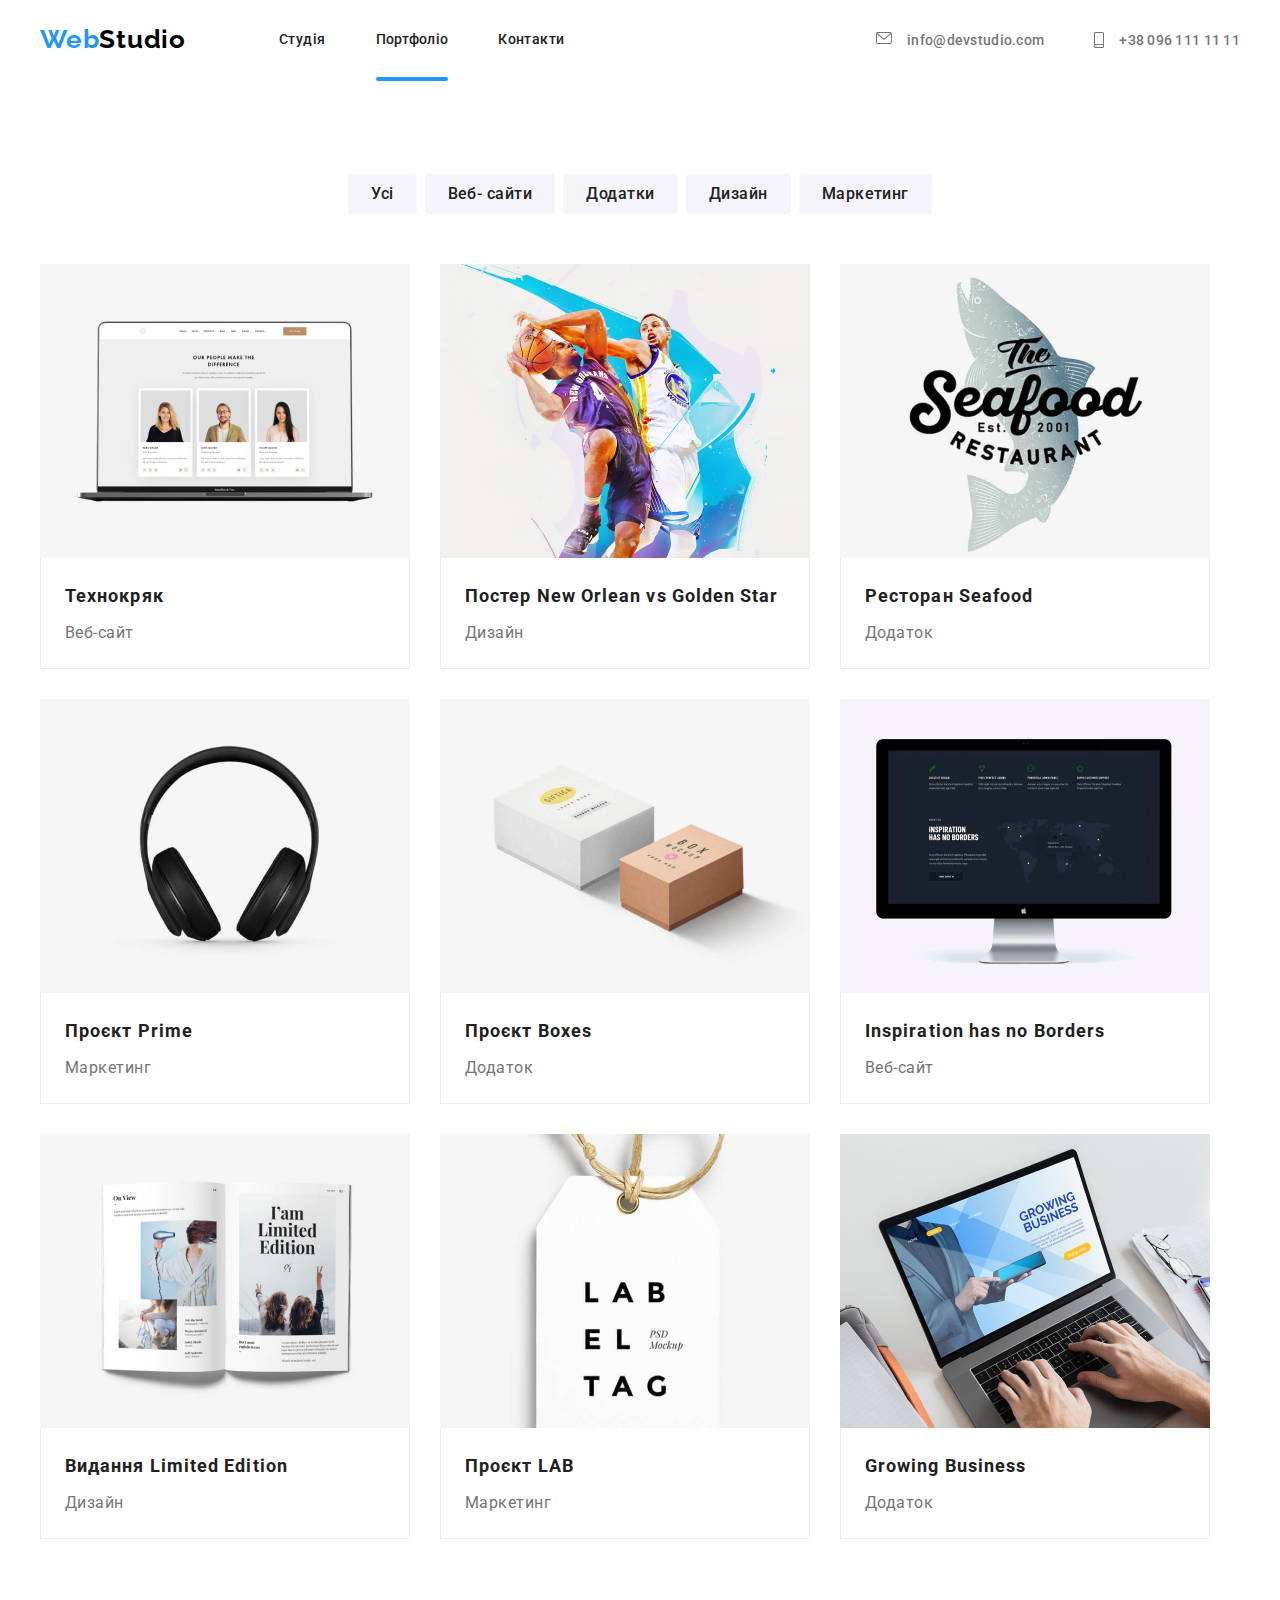
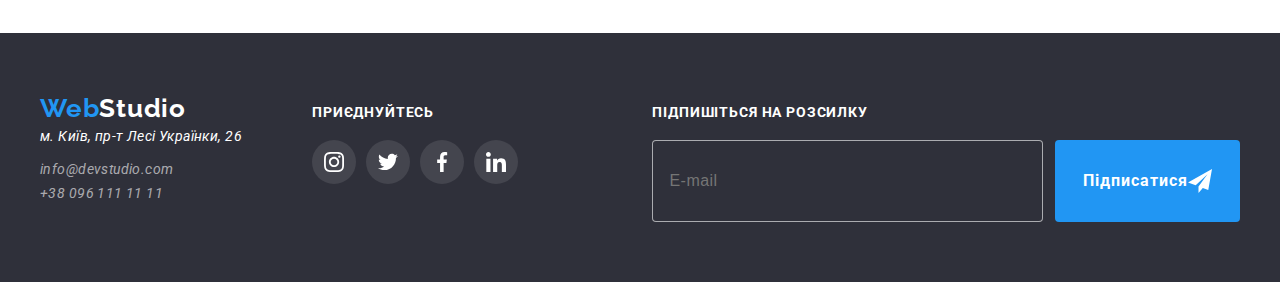
==== commit 3bd22970: "Summary required" ====
--- a/portfolio.html
+++ b/portfolio.html
@@ -76,9 +76,9 @@
           <li><button class="c-button" type="button">Маркетинг</button></li>
         </ul>
 
-        <ul class="flex-container">
-          <li class="flex-element">
-            <a class="flex-link" href="">
+        <ul class="portfolio">
+          <li class="portfolio__item">
+            <a class="portfolio__link" href="">
               <div class="project-thumb">
                 <img class="flex-item" src="./Images/imagesbody/images portfolio/img web.jpg" alt="Технокряк" width="370"></img>
                 <div class="overlay-desc">
@@ -93,8 +93,8 @@
             </a>
           </li>
 
-          <li class="flex-element">
-            <a class="flex-link" href="">
+          <li class="portfolio__item">
+            <a class="portfolio__link" href="">
               <div class="project-thumb">
                 <img class="flex-item" src="./Images/imagesbody/images portfolio/img design.jpg" alt="Постер" width="370"></img>
                 <div class="overlay-desc">
@@ -111,8 +111,8 @@
             </a>
           </li>
 
-          <li class="flex-element">
-            <a class="flex-link" href="">
+          <li class="portfolio__item">
+            <a class="portfolio__link" href="">
               <div class="project-thumb">
                 <img class="flex-item" src="./Images/imagesbody/images portfolio/img addition.jpg" alt="Ресторан Seafood" width="370"></img>
                 <div class="overlay-desc">
@@ -129,8 +129,8 @@
             </a>
           </li>
 
-          <li class="flex-element">
-            <a class="flex-link" href="">
+          <li class="portfolio__item">
+            <a class="portfolio__link" href="">
               <div class="project-thumb"><img class="flex-item" src="./Images/imagesbody/images portfolio/img progect prime.jpg" alt="Проєкт Prime"
                   width="370"></img>
                 <div class="overlay-desc">
@@ -147,8 +147,8 @@
             </a>
           </li>
 
-          <li class="flex-element">
-            <a class="flex-link" href="">
+          <li class="portfolio__item">
+            <a class="portfolio__link" href="">
               <div class="project-thumb"><img class="flex-item" src="./Images/imagesbody/images portfolio/img progect boxes.jpg" alt="Проєкт Boxes"
                   width="370"></img>
                 <div class="overlay-desc">
@@ -165,8 +165,8 @@
             </a>
           </li>
 
-          <li class="flex-element">
-            <a class="flex-link" href="">
+          <li class="portfolio__item">
+            <a class="portfolio__link" href="">
               <div class="project-thumb"><img class="flex-item" src="./Images/imagesbody/images portfolio/img web2.jpg"" alt="монітор"
                   width="370"></img>
                 <div class="overlay-desc">
@@ -184,8 +184,8 @@
             </a>
           </li>
 
-          <li class="flex-element">
-            <a class="flex-link" href="">
+          <li class="portfolio__item">
+            <a class="portfolio__link" href="">
               <div class="project-thumb">
                 <img class="flex-item" src="./Images/imagesbody/images portfolio/img design edition.jpg" alt="журнал" width="370"></img>
                 <div class="overlay-desc">
@@ -203,8 +203,8 @@
             </a>
           </li>
 
-          <li class="flex-element">
-            <a class="flex-link" href="">
+          <li class="portfolio__item">
+            <a class="portfolio__link" href="">
               <div class="project-thumb"><img class="flex-item" src="./Images/imagesbody/images portfolio/img progect lab.jpg" alt="Етикетка" width="370"></img>
                 <div class="overlay-desc">
                   <p class="text">
@@ -221,8 +221,8 @@
             </a>
           </li>
 
-          <li class="flex-element">
-            <a class="flex-link" href="">
+          <li class="portfolio__item">
+            <a class="portfolio__link" href="">
               <div class="project-thumb"><img class="flex-item" src="./Images/imagesbody/images portfolio/img growing business.jpg" alt="лептоп"
                   width="370"></img>
                 <div class="overlay-desc">
--- a/css/main.min.css
+++ b/css/main.min.css
@@ -1 +1 @@
-/*# sourceMappingURL=main.min.css.map */+/*! modern-normalize v1.1.0 | MIT License | https://github.com/sindresorhus/modern-normalize */body{color:#757575;background-color:#fff;font-family:"Roboto";font-size:14px;line-height:1.7142857143;letter-spacing:.03em}.section{padding-top:94px;padding-bottom:94px}.container{width:1200px;margin-right:auto;margin-left:auto;padding-right:15px;padding-left:15px}ul{list-style:none;margin-top:0;margin-bottom:0;padding:0}img{display:block;max-width:100%;height:auto}link{text-decoration:none}.hero,.footer{background-color:#2f303a;color:#fff}.button{display:block;font-family:"Roboto";font-weight:700;font-size:16px;line-height:1.875;letter-spacing:.06em;text-align:center;background-color:#2196f3;color:#fff;border:1px solid rgba(0,0,0,0);border-radius:4px;cursor:pointer}.visually-hidden{position:absolute;width:1px;height:1px;margin:-1px;border:0;padding:0;white-space:nowrap;-webkit-clip-path:inset(100%);clip-path:inset(100%);clip:rect(0 0 0 0);overflow:hidden}body,h1,h2,h3,p,ul,li{margin:0}ul{padding:0}.header{border-bottom:#ececec}.header-box{display:-webkit-box;display:-ms-flexbox;display:flex;-webkit-box-align:center;-ms-flex-align:center;align-items:center}.link-header{color:#000;text-decoration:none;font-family:"Raleway";font-weight:700;font-size:26px;line-height:1.1923076923;letter-spacing:.03em;margin-right:93px;padding-top:24px;padding-bottom:25px}.logo{color:#2196f3;margin-top:0;margin-bottom:0}.nav{margin-right:auto}.nav-list{display:-webkit-box;display:-ms-flexbox;display:flex;gap:50px;-webkit-box-align:center;-ms-flex-align:center;align-items:center}.current{color:#2196f3;font-weight:500;font-size:14px;line-height:1.1428571429;letter-spacing:.02em}.current::after{content:"";position:absolute;width:100%;height:4px;left:0;border-radius:2px;border:rgba(0,0,0,0);background-color:#2196f3;bottom:-1px;display:block}.nav-item{position:relative;display:block}.nav .link-n{display:block;color:#212121;font-weight:500;line-height:1.14;-webkit-box-align:baseline;-ms-flex-align:baseline;align-items:baseline;padding:0;padding:32px 0;text-decoration:none;-webkit-transition:color 250ms cubic-bezier(0.4, 0, 0.2, 1) 250ms;transition:color 250ms cubic-bezier(0.4, 0, 0.2, 1) 250ms}.nav .link-n:hover,.nav .link-n:focus{color:#2196f3}.list-contacts{display:-webkit-box;display:-ms-flexbox;display:flex;-webkit-box-align:center;-ms-flex-align:center;align-items:center;gap:50px}.link-mail{color:#757575;text-decoration:none;font-weight:500;line-height:1.1428571429;letter-spacing:.02em;padding:32px 0;display:-webkit-box;display:-ms-flexbox;display:flex;text-align:center;text-decoration:none;-webkit-transition:color 250ms cubic-bezier(0.4, 0, 0.2, 1) 250ms;transition:color 250ms cubic-bezier(0.4, 0, 0.2, 1) 250ms}.link-tel{color:#757575;font-weight:500;line-height:1.1428571429;letter-spacing:.02em;text-decoration:none;padding:32px 0;display:-webkit-box;display:-ms-flexbox;display:flex;text-align:center;-webkit-transition:color 250ms cubic-bezier(0.4, 0, 0.2, 1) 250ms;transition:color 250ms cubic-bezier(0.4, 0, 0.2, 1) 250ms}.link-mail:hover,.link-mail:focus,.link-tel:hover,.link-tel:focus{color:#2196f3}.mail-icon,.tel-icon{fill:currentColor;margin-right:15px}.hero{max-width:1600px;height:600px;margin-left:auto;margin-right:auto;margin-top:0;margin-bottom:0;padding-top:200px;padding-bottom:200px;background-image:-webkit-gradient(linear, left top, right top, from(rgba(47, 48, 58, 0.4)), to(rgba(47, 48, 58, 0.4))),url(../Images/imagesbody/img-hero.jpg);background-image:linear-gradient(to right, rgba(47, 48, 58, 0.4), rgba(47, 48, 58, 0.4)),url(../Images/imagesbody/img-hero.jpg);background-repeat:no-repeat;background-size:cover;background-position:center}.hero-title{margin-top:0;margin-bottom:30px;font-weight:900;font-size:44px;line-height:1.3636363636;letter-spacing:.06em;text-transform:uppercase;color:#fff;margin-right:auto;margin-left:auto;width:696px;text-align:center;padding:0}.button{border-radius:4px;padding:10px 32px;margin-right:auto;margin-left:auto}.section__list{display:-webkit-box;display:-ms-flexbox;display:flex;gap:30px}.features__item :not(:nth-last-child){margin-right:30px}.features__content{display:-webkit-box;display:-ms-flexbox;display:flex;-webkit-box-align:center;-ms-flex-align:center;align-items:center;-webkit-box-pack:center;-ms-flex-pack:center;justify-content:center;width:270px;height:120px;border:rgba(0,0,0,0);border-radius:4px;background-color:#f5f4fa;margin-bottom:30px}.features__title{font-weight:700;font-size:14px;line-height:1.1428571429;letter-spacing:.03em;text-transform:uppercase;color:#212121;margin-top:0;margin-bottom:10px;padding:0}.features__text{font-size:14px;line-height:1.7142857143;letter-spacing:.03em;margin-top:0;margin-bottom:0}.section__workssection--no padding-top{padding-top:0;padding-bottom:94px}.section__title{font-weight:700;font-size:36px;line-height:1.1666666667;letter-spacing:.03em;color:#212121;text-align:center;padding:0;margin-top:0;margin-bottom:50px}.work__list{display:-webkit-box;display:-ms-flexbox;display:flex;gap:30px;padding:0}.work__item,.work__image{position:relative}.work__card{position:absolute;width:370px;height:70px;background-color:rgba(47,48,58,.8);display:inline-block;bottom:0;left:0}.work__card-title{margin-top:27px;padding:0;display:-webkit-box;display:-ms-flexbox;display:flex;text-align:center;-webkit-box-pack:center;-ms-flex-pack:center;justify-content:center;font-weight:700;font-size:14px;line-height:1.1428571429;letter-spacing:.03em;text-transform:uppercase;color:#fff}.section-sectionteam{background-color:#f5f4fa;margin-top:0;margin-bottom:0}.container{-webkit-box-pack:space-evenly;-ms-flex-pack:space-evenly;justify-content:space-evenly}.team{display:-webkit-box;display:-ms-flexbox;display:flex;gap:30px;padding:0}.team__item{background-color:#fff;-webkit-box-shadow:0px 1px 1px rgba(0,0,0,.12),0px 4px 4px rgba(0,0,0,.06),1px 4px 6px rgba(0,0,0,.16);box-shadow:0px 1px 1px rgba(0,0,0,.12),0px 4px 4px rgba(0,0,0,.06),1px 4px 6px rgba(0,0,0,.16)}.team__box{text-align:center;padding-top:30px;padding-bottom:30px}.team__title{font-weight:500;font-size:16px;line-height:1.1875;letter-spacing:.03em;color:#212121;margin:0;margin-bottom:10px}.team__text{font-size:16px;line-height:1.1875;letter-spacing:.03em;margin-top:0;margin-bottom:16}.socials{display:-webkit-box;display:-ms-flexbox;display:flex;-webkit-box-align:center;-ms-flex-align:center;align-items:center;-webkit-box-pack:center;-ms-flex-pack:center;justify-content:center;gap:10px}.socials__item{display:inline-block;margin:0}.socials__link{display:-webkit-box;display:-ms-flexbox;display:flex;-webkit-box-align:center;-ms-flex-align:center;align-items:center;-webkit-box-pack:center;-ms-flex-pack:center;justify-content:center;fill:#afb1b8;width:44px;height:44px;border-radius:50%;gap:10px;-webkit-transition:background-color 250ms cubic-bezier(0.4, 0, 0.2, 1) 250ms,fill 250ms cubic-bezier(0.4, 0, 0.2, 1) 250ms;transition:background-color 250ms cubic-bezier(0.4, 0, 0.2, 1) 250ms,fill 250ms cubic-bezier(0.4, 0, 0.2, 1) 250ms}.socials__link:hover,.socials__link:focus{fill:#fff;background-color:#2196f3}.section{-webkit-box-pack:center;-ms-flex-pack:center;justify-content:center}.section__title{font-weight:700;font-size:36px;line-height:1.1666666667;letter-spacing:.03em;color:#212121;text-align:center;padding:0;margin:0;margin-bottom:50px}.clients{display:-webkit-box;display:-ms-flexbox;display:flex;gap:30px;margin-left:auto;margin-right:auto}.clients__link{display:-webkit-box;display:-ms-flexbox;display:flex;-webkit-box-align:center;-ms-flex-align:center;align-items:center;-webkit-box-pack:center;-ms-flex-pack:center;justify-content:center;fill:#afb1b8;width:170px;height:92px;border:1px solid #afb1b8;text-decoration:none;-webkit-transition:border-color 250ms cubic-bezier(0.4, 0, 0.2, 1) 250ms,fill 250ms cubic-bezier(0.4, 0, 0.2, 1) 250ms;transition:border-color 250ms cubic-bezier(0.4, 0, 0.2, 1) 250ms,fill 250ms cubic-bezier(0.4, 0, 0.2, 1) 250ms}.clients__link:hover,.clients__link:focus{fill:#2196f3;border:1px solid #2196f3}.footer{margin-top:0;margin-bottom:0;padding-top:60px;padding-bottom:60px}.flex-container-f{display:-webkit-box;display:-ms-flexbox;display:flex;-webkit-box-align:baseline;-ms-flex-align:baseline;align-items:baseline}.footer-list{margin-left:0;padding:0}.footer-link{font-family:"Raleway";font-weight:700;font-size:26px;line-height:1.1923076923;letter-spacing:.03em;color:#fff;text-decoration:none;margin-top:20px;-webkit-transition:color 250ms cubic-bezier(0.4, 0, 0.2, 1) 250ms;transition:color 250ms cubic-bezier(0.4, 0, 0.2, 1) 250ms}.link-footer-address{text-decoration:none;color:var(--txt-color);margin-bottom:9px;-webkit-transition:color 500ms cubic-bezier(0.4, 0, 0.2, 1);transition:color 500ms cubic-bezier(0.4, 0, 0.2, 1)}.link-footer-address:hover,.link-footer-address:focus{color:var(--accent-color);text-decoration:none}.link-footer-item{color:var(--add-color);text-decoration:none;font-size:14px;line-height:1.7142857143;margin-bottom:9px;-webkit-transition:color 500ms cubic-bezier(0.4, 0, 0.2, 1);transition:color 500ms cubic-bezier(0.4, 0, 0.2, 1)}.link-footer-item:hover,.link-footer-item:focus{color:var(--accent-color);text-decoration:none}.link-footer-item:last-child{margin-bottom:0px}.paragraph{padding:0;margin:0;margin-bottom:9px}.link-footer{display:block;color:rgba(255,255,255,.6);text-decoration:none;font-size:14px;line-height:1.7142857143;-webkit-transition:color 250ms cubic-bezier(0.4, 0, 0.2, 1) 250ms;transition:color 250ms cubic-bezier(0.4, 0, 0.2, 1) 250ms}.link-footer:hover,.link-footer:focus{color:#2196f3}.social-title{font-weight:700;font-size:14px;line-height:1.1428571429;letter-spacing:.06em;text-transform:uppercase;margin:0;margin-left:70px;margin-bottom:20px}.social-list{display:-webkit-box;display:-ms-flexbox;display:flex;-webkit-box-align:center;-ms-flex-align:center;align-items:center;-webkit-box-pack:center;-ms-flex-pack:center;justify-content:center;gap:10px;margin-left:70px}.social-link-f{display:-webkit-box;display:-ms-flexbox;display:flex;-webkit-box-align:center;-ms-flex-align:center;align-items:center;-webkit-box-pack:center;-ms-flex-pack:center;justify-content:center;width:44px;height:44px;background-color:rgba(255,255,255,.1);border-radius:50%;display:flex;fill:#fff;-webkit-transition:background-color 250ms cubic-bezier(0.4, 0, 0.2, 1) 250ms;transition:background-color 250ms cubic-bezier(0.4, 0, 0.2, 1) 250ms}.social-link-f:hover,.social-link-f:focus{background-color:#2196f3}.flex-container-subscribe{margin-left:auto}.subscribe-form{display:-webkit-box;display:-ms-flexbox;display:flex}.mailing{display:block;margin:0;margin-bottom:20px;font-weight:700;font-size:14px;line-height:1.1428571429;letter-spacing:.06em;text-transform:uppercase}.subscribe-field{display:block;width:358px;height:50px;padding:15px;padding-left:16px;font-weight:400;font-size:16px;line-height:1.25;letter-spacing:.03em;background-color:#2f303a;border:1px solid rgba(255,255,255,.6);border-radius:4px;color:rgba(255,255,255,.6);-webkit-transition:border-color 250ms cubic-bezier(0.4, 0, 0.2, 1) 250ms;transition:border-color 250ms cubic-bezier(0.4, 0, 0.2, 1) 250ms}.subscribe-field:hover,.subscribe-field:focus{border-color:#fff}.footer-btn{display:-webkit-box;display:-ms-flexbox;display:flex;-webkit-box-align:center;-ms-flex-align:center;align-items:center;margin:0;margin-left:12px;padding-top:10px;padding-bottom:10px;padding-left:28px;padding-right:28px;cursor:pointer;font-weight:700;font-size:16px;line-height:1.875;letter-spacing:.06em;background-color:#2196f3;color:#fff;border:none;border-radius:4px;-webkit-box-pack:center;-ms-flex-pack:center;justify-content:center;-webkit-transition:border-color 250ms cubic-bezier(0.4, 0, 0.2, 1) 250ms;transition:border-color 250ms cubic-bezier(0.4, 0, 0.2, 1) 250ms}.footer-btn:hover,.footer-btn:focus{border-color:#fff}.icon-subscribe{padding:0;fill:#fff}.backdrop.is-hidden{visibility:hidden;opacity:0;pointer-events:none}.backdrop{position:fixed;top:0;left:0;width:100%;height:100%;background-color:rgba(0,0,0,.5);opacity:1;visibility:visible;-webkit-transition:opacity 250ms cubic-bezier(0.4, 0, 0.2, 1) 250ms,visibility 250ms cubic-bezier(0.4, 0, 0.2, 1) 250ms;transition:opacity 250ms cubic-bezier(0.4, 0, 0.2, 1) 250ms,visibility 250ms cubic-bezier(0.4, 0, 0.2, 1) 250ms}.modal{position:absolute;width:528px;height:581px;top:50%;left:50%;padding:40px 39px 41px;-webkit-transform:translate(-50%, -50%);transform:translate(-50%, -50%);background-color:#fff;border-radius:4px;-webkit-box-shadow:0px 1px 1px rgba(0,0,0,.12),0px 4px 4px rgba(0,0,0,.06),1px 4px 6px rgba(0,0,0,.16);box-shadow:0px 1px 1px rgba(0,0,0,.12),0px 4px 4px rgba(0,0,0,.06),1px 4px 6px rgba(0,0,0,.16)}.modal-btn{position:absolute;width:30px;height:30px;border-radius:50%;top:8px;right:8px;cursor:pointer;fill:#212121;background-color:#fff;border:1px solid rgba(0,0,0,.1);-webkit-transition:border-color 250ms cubic-bezier(0.4, 0, 0.2, 1) 250ms,color 250ms cubic-bezier(0.4, 0, 0.2, 1) 250ms;transition:border-color 250ms cubic-bezier(0.4, 0, 0.2, 1) 250ms,color 250ms cubic-bezier(0.4, 0, 0.2, 1) 250ms}.modal-btn:hover,.modal-btn:focus{fill:#2196f3;border-color:#2196f3}.form-title{display:block;text-align:center;font-weight:700;font-size:20px;line-height:23.44px;letter-spacing:.03em;margin:0;margin-bottom:12px;color:#212121}.form-group{margin:0 auto;padding:0;display:block}.label{display:block;-webkit-box-align:center;-ms-flex-align:center;align-items:center;-webkit-box-pack:center;-ms-flex-pack:center;justify-content:center;font-weight:400;font-size:12px;line-height:14px;letter-spacing:.01em;margin:0;margin-bottom:4px;color:#757575}.f-group{position:relative;margin-bottom:12px}.field{width:100%;height:40px;border:1px solid rgba(33,33,33,.2);border-radius:4px;padding-left:42px;margin:0;-webkit-transition:border-color 250ms cubic-bezier(0.4, 0, 0.2, 1) 250ms;transition:border-color 250ms cubic-bezier(0.4, 0, 0.2, 1) 250ms}.field:hover,.field:focus{border-color:#2196f3}.field:focus-within+.f-icon{fill:var(--accent-color);stroke:var(--accent-color)}.f-icon{position:absolute;width:15px;height:15px;top:14px;left:15px;-webkit-transition:background-color 250ms cubic-bezier(0.4, 0, 0.2, 1) 250ms;transition:background-color 250ms cubic-bezier(0.4, 0, 0.2, 1) 250ms}.f-icon:hover{fill:#2196f3}.t-label{margin:0;margin-bottom:4px;padding:0;font-weight:400;font-size:12px;line-height:14.06px;letter-spacing:.01em;color:#757575}.comment{width:100%;height:120px;resize:none;padding:12px 16px;margin-bottom:-12px;border:1.5px solid rgba(33,33,33,.2);border-radius:4px;border-color:rgba(33,33,33,.2);color:rgba(117,117,117,.5);-webkit-transition:border-color 250ms cubic-bezier(0.4, 0, 0.2, 1) 250ms;transition:border-color 250ms cubic-bezier(0.4, 0, 0.2, 1) 250ms}.comment::-webkit-input-placeholder{font-weight:400;font-size:12px;line-height:14.06px;letter-spacing:.01em;color:rgba(117,117,117,.5)}.comment::-moz-placeholder{font-weight:400;font-size:12px;line-height:14.06px;letter-spacing:.01em;color:rgba(117,117,117,.5)}.comment:-ms-input-placeholder{font-weight:400;font-size:12px;line-height:14.06px;letter-spacing:.01em;color:rgba(117,117,117,.5)}.comment::-ms-input-placeholder{font-weight:400;font-size:12px;line-height:14.06px;letter-spacing:.01em;color:rgba(117,117,117,.5)}.comment::placeholder{font-weight:400;font-size:12px;line-height:14.06px;letter-spacing:.01em;color:rgba(117,117,117,.5)}.comment:hover,.comment:focus{border-color:#2196f3}.check-input{position:absolute;width:1px;height:1px;margin:-1px;border:0;padding:0;white-space:nowrap;-webkit-clip-path:inset(100%);clip-path:inset(100%);clip:rect(0 0 0 0);overflow:hidden}.check-input:checked+.icon-check{border-color:#2196f3;background-color:#2196f3;background-image:url("../Images/checked.svg")}.check-input:unchecked+.icon-check{border-color:rgba(0,0,0,0);background-color:rgba(0,0,0,0);background-image:url("../Images/unchecked.svg")}.check-label{display:-webkit-box;display:-ms-flexbox;display:flex;margin-top:20px}.icon-check{display:-webkit-box;display:-ms-flexbox;display:flex;width:16px;height:15px;margin-left:10px;margin-bottom:-12px;background-image:url("../Images/unchecked.svg")}.check-text{margin:0;margin-left:9px;display:-webkit-box;display:-ms-flexbox;display:flex;-webkit-user-select:none;-moz-user-select:none;-ms-user-select:none;user-select:none}.form-link{display:block;margin-left:4px;font-weight:400;font-size:14px;line-height:1.7142857143;letter-spacing:.03em;color:#757575;-webkit-transition:color 250ms cubic-bezier(0.4, 0, 0.2, 1) 250ms;transition:color 250ms cubic-bezier(0.4, 0, 0.2, 1) 250ms}.form-link:hover,.form-link:focus{color:#2196f3}.btn-form{display:block;padding-top:10px;padding-right:52px;padding-bottom:10px;padding-left:52px;margin-right:auto;margin-top:22px;margin-left:auto;background-color:#2196f3;color:#fff;cursor:pointer;border:none;border-radius:4px;-webkit-transition:0px 4px 4px rgba(0,0,0,.06),1px 4px 6px rgba(0,0,0,.16),-webkit-box-shadow 0px 1px 1px rgba(0,0,0,.12);transition:0px 4px 4px rgba(0,0,0,.06),1px 4px 6px rgba(0,0,0,.16),-webkit-box-shadow 0px 1px 1px rgba(0,0,0,.12);transition:box-shadow 0px 1px 1px rgba(0,0,0,.12),0px 4px 4px rgba(0,0,0,.06),1px 4px 6px rgba(0,0,0,.16);transition:box-shadow 0px 1px 1px rgba(0,0,0,.12),0px 4px 4px rgba(0,0,0,.06),1px 4px 6px rgba(0,0,0,.16),-webkit-box-shadow 0px 1px 1px rgba(0,0,0,.12)}.btn-form:hover,.btn-form:focus{-webkit-box-shadow:0px 1px 1px rgba(0,0,0,.12),0px 4px 4px rgba(0,0,0,.06),1px 4px 6px rgba(0,0,0,.16);box-shadow:0px 1px 1px rgba(0,0,0,.12),0px 4px 4px rgba(0,0,0,.06),1px 4px 6px rgba(0,0,0,.16)}.btn-t{font-weight:700;font-size:16px;line-height:1.875;letter-spacing:.06em}.header{border-bottom:#ececec}.header-box{display:-webkit-box;display:-ms-flexbox;display:flex;-webkit-box-align:center;-ms-flex-align:center;align-items:center}.link-header{color:#000;text-decoration:none;font-family:"Raleway";font-weight:700;font-size:26px;line-height:1.1923076923;letter-spacing:.03em;margin-right:93px;padding-top:24px;padding-bottom:25px}.logo{color:#2196f3;margin-top:0;margin-bottom:0}.nav{margin-right:auto}.nav-list{display:-webkit-box;display:-ms-flexbox;display:flex;gap:50px;-webkit-box-align:center;-ms-flex-align:center;align-items:center}.current{color:#2196f3;font-weight:500;font-size:14px;line-height:1.1428571429;letter-spacing:.02em}.current::after{content:"";position:absolute;width:100%;height:4px;left:0;border-radius:2px;border:rgba(0,0,0,0);background-color:#2196f3;bottom:-1px;display:block}.nav-item{position:relative;display:block}.nav .link-n{display:block;color:#212121;font-weight:500;line-height:1.14;-webkit-box-align:baseline;-ms-flex-align:baseline;align-items:baseline;padding:0;padding:32px 0;text-decoration:none;-webkit-transition:color 250ms cubic-bezier(0.4, 0, 0.2, 1) 250ms;transition:color 250ms cubic-bezier(0.4, 0, 0.2, 1) 250ms}.nav .link-n:hover,.nav .link-n:focus{color:#2196f3}.list-contacts{display:-webkit-box;display:-ms-flexbox;display:flex;-webkit-box-align:center;-ms-flex-align:center;align-items:center;gap:50px}.link-mail{color:#757575;text-decoration:none;font-weight:500;line-height:1.1428571429;letter-spacing:.02em;padding:32px 0;display:-webkit-box;display:-ms-flexbox;display:flex;text-align:center;text-decoration:none;-webkit-transition:color 250ms cubic-bezier(0.4, 0, 0.2, 1) 250ms;transition:color 250ms cubic-bezier(0.4, 0, 0.2, 1) 250ms}.link-tel{color:#757575;font-weight:500;line-height:1.1428571429;letter-spacing:.02em;text-decoration:none;padding:32px 0;display:-webkit-box;display:-ms-flexbox;display:flex;text-align:center;-webkit-transition:color 250ms cubic-bezier(0.4, 0, 0.2, 1) 250ms;transition:color 250ms cubic-bezier(0.4, 0, 0.2, 1) 250ms}.link-mail:hover,.link-mail:focus,.link-tel:hover,.link-tel:focus{color:#2196f3}.mail-icon,.tel-icon{fill:currentColor;margin-right:15px}.buttons{display:-webkit-box;display:-ms-flexbox;display:flex;margin-bottom:50px;-webkit-box-pack:center;-ms-flex-pack:center;justify-content:center;padding:0;gap:8px}.buttons.c-buttons:last-child{margin-right:0px}.c-button{background-color:#f5f4fa;color:#212121;font-family:inherit;font-weight:500;font-size:16px;line-height:1.625;letter-spacing:.03em;cursor:pointer;border-radius:4px;padding:6px 22px;text-align:center;border:1px solid rgba(0,0,0,0);-webkit-transition:background-color 250ms cubic-bezier(0.4, 0, 0.2, 1) 250ms,color 250ms cubic-bezier(0.4, 0, 0.2, 1) 250ms,-webkit-box-shadow 250ms cubic-bezier(0.4, 0, 0.2, 1) 250ms;transition:background-color 250ms cubic-bezier(0.4, 0, 0.2, 1) 250ms,color 250ms cubic-bezier(0.4, 0, 0.2, 1) 250ms,-webkit-box-shadow 250ms cubic-bezier(0.4, 0, 0.2, 1) 250ms;transition:background-color 250ms cubic-bezier(0.4, 0, 0.2, 1) 250ms,color 250ms cubic-bezier(0.4, 0, 0.2, 1) 250ms,box-shadow 250ms cubic-bezier(0.4, 0, 0.2, 1) 250ms;transition:background-color 250ms cubic-bezier(0.4, 0, 0.2, 1) 250ms,color 250ms cubic-bezier(0.4, 0, 0.2, 1) 250ms,box-shadow 250ms cubic-bezier(0.4, 0, 0.2, 1) 250ms,-webkit-box-shadow 250ms cubic-bezier(0.4, 0, 0.2, 1) 250ms}.c-button:hover,.c-button:focus{background-color:#2196f3;color:#fff;-webkit-box-shadow:0px 1px 1px rgba(0,0,0,.12),0px 4px 4px rgba(0,0,0,.06),1px 4px 6px rgba(0,0,0,.16);box-shadow:0px 1px 1px rgba(0,0,0,.12),0px 4px 4px rgba(0,0,0,.06),1px 4px 6px rgba(0,0,0,.16)}.portfolio{display:-webkit-box;display:-ms-flexbox;display:flex;-ms-flex-wrap:wrap;flex-wrap:wrap;gap:30px;padding-left:0}.portfolio__item{width:370px}.portfolio__item:nth-child(3n){margin-right:0px}.portfolio__item:nth-last-child(-n+3){margin-bottom:0}.portfolio__link{display:block;text-decoration:none;color:#757575;-webkit-transition:0px 4px 4px rgba(0,0,0,.06),1px 4px 6px rgba(0,0,0,.16),-webkit-box-shadow 0px 1px 1px rgba(0,0,0,.12);transition:0px 4px 4px rgba(0,0,0,.06),1px 4px 6px rgba(0,0,0,.16),-webkit-box-shadow 0px 1px 1px rgba(0,0,0,.12);transition:box-shadow 0px 1px 1px rgba(0,0,0,.12),0px 4px 4px rgba(0,0,0,.06),1px 4px 6px rgba(0,0,0,.16);transition:box-shadow 0px 1px 1px rgba(0,0,0,.12),0px 4px 4px rgba(0,0,0,.06),1px 4px 6px rgba(0,0,0,.16),-webkit-box-shadow 0px 1px 1px rgba(0,0,0,.12)}.portfolio__link:hover .overlay-desc,.portfolio__link:focus .overlay-desc{-webkit-transform:translateY(0);transform:translateY(0)}.portfolio__link:hover,.portfolio__link:focus{-webkit-box-shadow:0px 1px 1px rgba(0,0,0,.12),0px 4px 4px rgba(0,0,0,.06),1px 4px 6px rgba(0,0,0,.16);box-shadow:0px 1px 1px rgba(0,0,0,.12),0px 4px 4px rgba(0,0,0,.06),1px 4px 6px rgba(0,0,0,.16)}.project-thumb{position:relative;overflow:hidden}.flex-item{margin:0}.overlay-desc{position:absolute;top:0;left:0;background-color:rgba(33,150,243,.9);width:100%;height:100%;padding:63px 24px;-webkit-transform:translateY(101%);transform:translateY(101%);-webkit-transition:-webkit-transform 250ms cubic-bezier(0.4, 0, 0.2, 1) 250ms;transition:-webkit-transform 250ms cubic-bezier(0.4, 0, 0.2, 1) 250ms;transition:transform 250ms cubic-bezier(0.4, 0, 0.2, 1) 250ms;transition:transform 250ms cubic-bezier(0.4, 0, 0.2, 1) 250ms, -webkit-transform 250ms cubic-bezier(0.4, 0, 0.2, 1) 250ms}.text{font-weight:400;font-size:18px;line-height:1.5555555556;letter-spacing:.03em;color:#fff}.description{border:1px solid #ececec;border-top:none;padding:20px 24px}.pr-title{color:#212121;font-weight:700;font-size:18px;line-height:2;letter-spacing:.06em;margin:0;margin-bottom:4px;padding:0}.subtext{font-size:16px;line-height:1.875;letter-spacing:.03em;padding:0;margin:0}.footer{margin-top:0;margin-bottom:0;padding-top:60px;padding-bottom:60px}.flex-container-f{display:-webkit-box;display:-ms-flexbox;display:flex;-webkit-box-align:baseline;-ms-flex-align:baseline;align-items:baseline}.footer-list{margin-left:0;padding:0}.footer-link{font-family:"Raleway";font-weight:700;font-size:26px;line-height:1.1923076923;letter-spacing:.03em;color:#fff;text-decoration:none;margin-top:20px;-webkit-transition:color 250ms cubic-bezier(0.4, 0, 0.2, 1) 250ms;transition:color 250ms cubic-bezier(0.4, 0, 0.2, 1) 250ms}.link-footer-address{text-decoration:none;color:var(--txt-color);margin-bottom:9px;-webkit-transition:color 500ms cubic-bezier(0.4, 0, 0.2, 1);transition:color 500ms cubic-bezier(0.4, 0, 0.2, 1)}.link-footer-address:hover,.link-footer-address:focus{color:var(--accent-color);text-decoration:none}.link-footer-item{color:var(--add-color);text-decoration:none;font-size:14px;line-height:1.7142857143;margin-bottom:9px;-webkit-transition:color 500ms cubic-bezier(0.4, 0, 0.2, 1);transition:color 500ms cubic-bezier(0.4, 0, 0.2, 1)}.link-footer-item:hover,.link-footer-item:focus{color:var(--accent-color);text-decoration:none}.link-footer-item:last-child{margin-bottom:0px}.paragraph{padding:0;margin:0;margin-bottom:9px}.link-footer{display:block;color:rgba(255,255,255,.6);text-decoration:none;font-size:14px;line-height:1.7142857143;-webkit-transition:color 250ms cubic-bezier(0.4, 0, 0.2, 1) 250ms;transition:color 250ms cubic-bezier(0.4, 0, 0.2, 1) 250ms}.link-footer:hover,.link-footer:focus{color:#2196f3}.social-title{font-weight:700;font-size:14px;line-height:1.1428571429;letter-spacing:.06em;text-transform:uppercase;margin:0;margin-left:70px;margin-bottom:20px}.social-list{display:-webkit-box;display:-ms-flexbox;display:flex;-webkit-box-align:center;-ms-flex-align:center;align-items:center;-webkit-box-pack:center;-ms-flex-pack:center;justify-content:center;gap:10px;margin-left:70px}.social-link-f{display:-webkit-box;display:-ms-flexbox;display:flex;-webkit-box-align:center;-ms-flex-align:center;align-items:center;-webkit-box-pack:center;-ms-flex-pack:center;justify-content:center;width:44px;height:44px;background-color:rgba(255,255,255,.1);border-radius:50%;display:flex;fill:#fff;-webkit-transition:background-color 250ms cubic-bezier(0.4, 0, 0.2, 1) 250ms;transition:background-color 250ms cubic-bezier(0.4, 0, 0.2, 1) 250ms}.social-link-f:hover,.social-link-f:focus{background-color:#2196f3}.flex-container-subscribe{margin-left:auto}.subscribe-form{display:-webkit-box;display:-ms-flexbox;display:flex}.mailing{display:block;margin:0;margin-bottom:20px;font-weight:700;font-size:14px;line-height:1.1428571429;letter-spacing:.06em;text-transform:uppercase}.subscribe-field{display:block;width:358px;height:50px;padding:15px;padding-left:16px;font-weight:400;font-size:16px;line-height:1.25;letter-spacing:.03em;background-color:#2f303a;border:1px solid rgba(255,255,255,.6);border-radius:4px;color:rgba(255,255,255,.6);-webkit-transition:border-color 250ms cubic-bezier(0.4, 0, 0.2, 1) 250ms;transition:border-color 250ms cubic-bezier(0.4, 0, 0.2, 1) 250ms}.subscribe-field:hover,.subscribe-field:focus{border-color:#fff}.footer-btn{display:-webkit-box;display:-ms-flexbox;display:flex;-webkit-box-align:center;-ms-flex-align:center;align-items:center;margin:0;margin-left:12px;padding-top:10px;padding-bottom:10px;padding-left:28px;padding-right:28px;cursor:pointer;font-weight:700;font-size:16px;line-height:1.875;letter-spacing:.06em;background-color:#2196f3;color:#fff;border:none;border-radius:4px;-webkit-box-pack:center;-ms-flex-pack:center;justify-content:center;-webkit-transition:border-color 250ms cubic-bezier(0.4, 0, 0.2, 1) 250ms;transition:border-color 250ms cubic-bezier(0.4, 0, 0.2, 1) 250ms}.footer-btn:hover,.footer-btn:focus{border-color:#fff}.icon-subscribe{padding:0;fill:#fff}/*# sourceMappingURL=main.min.css.map */